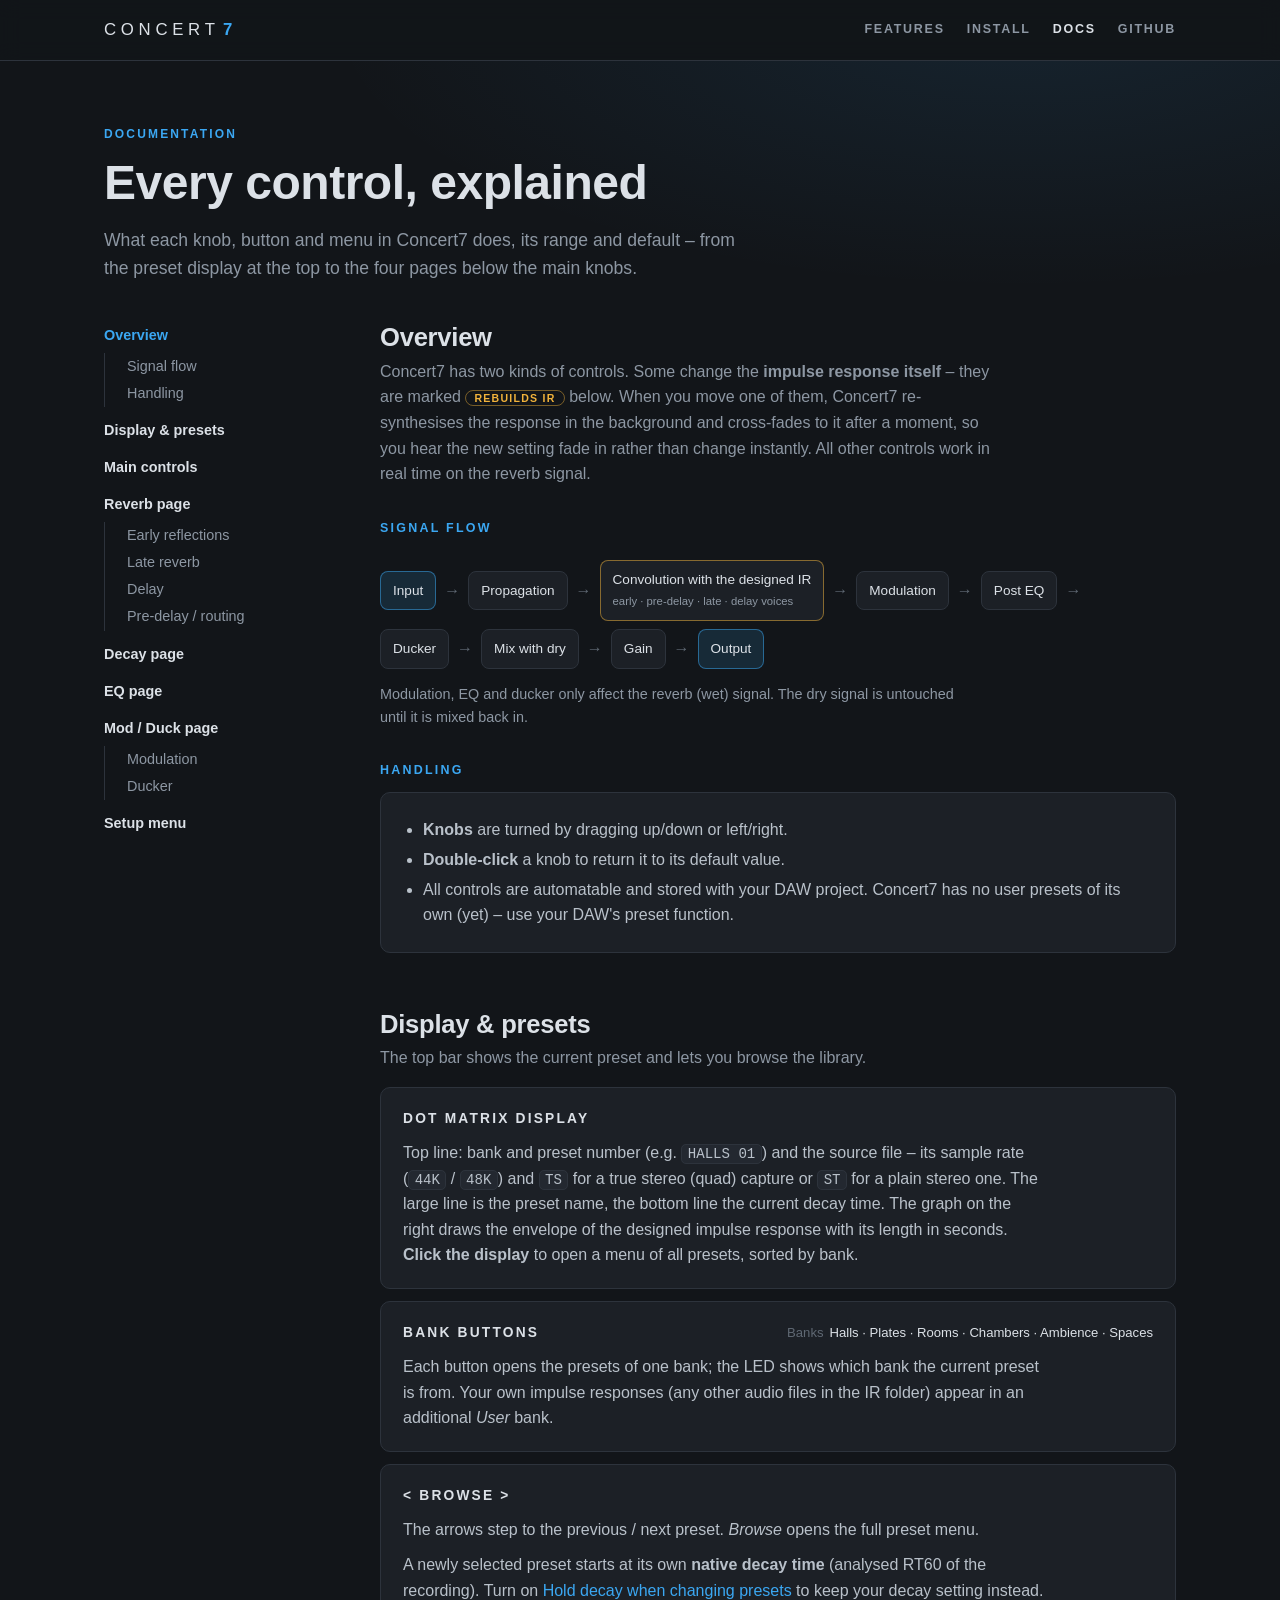
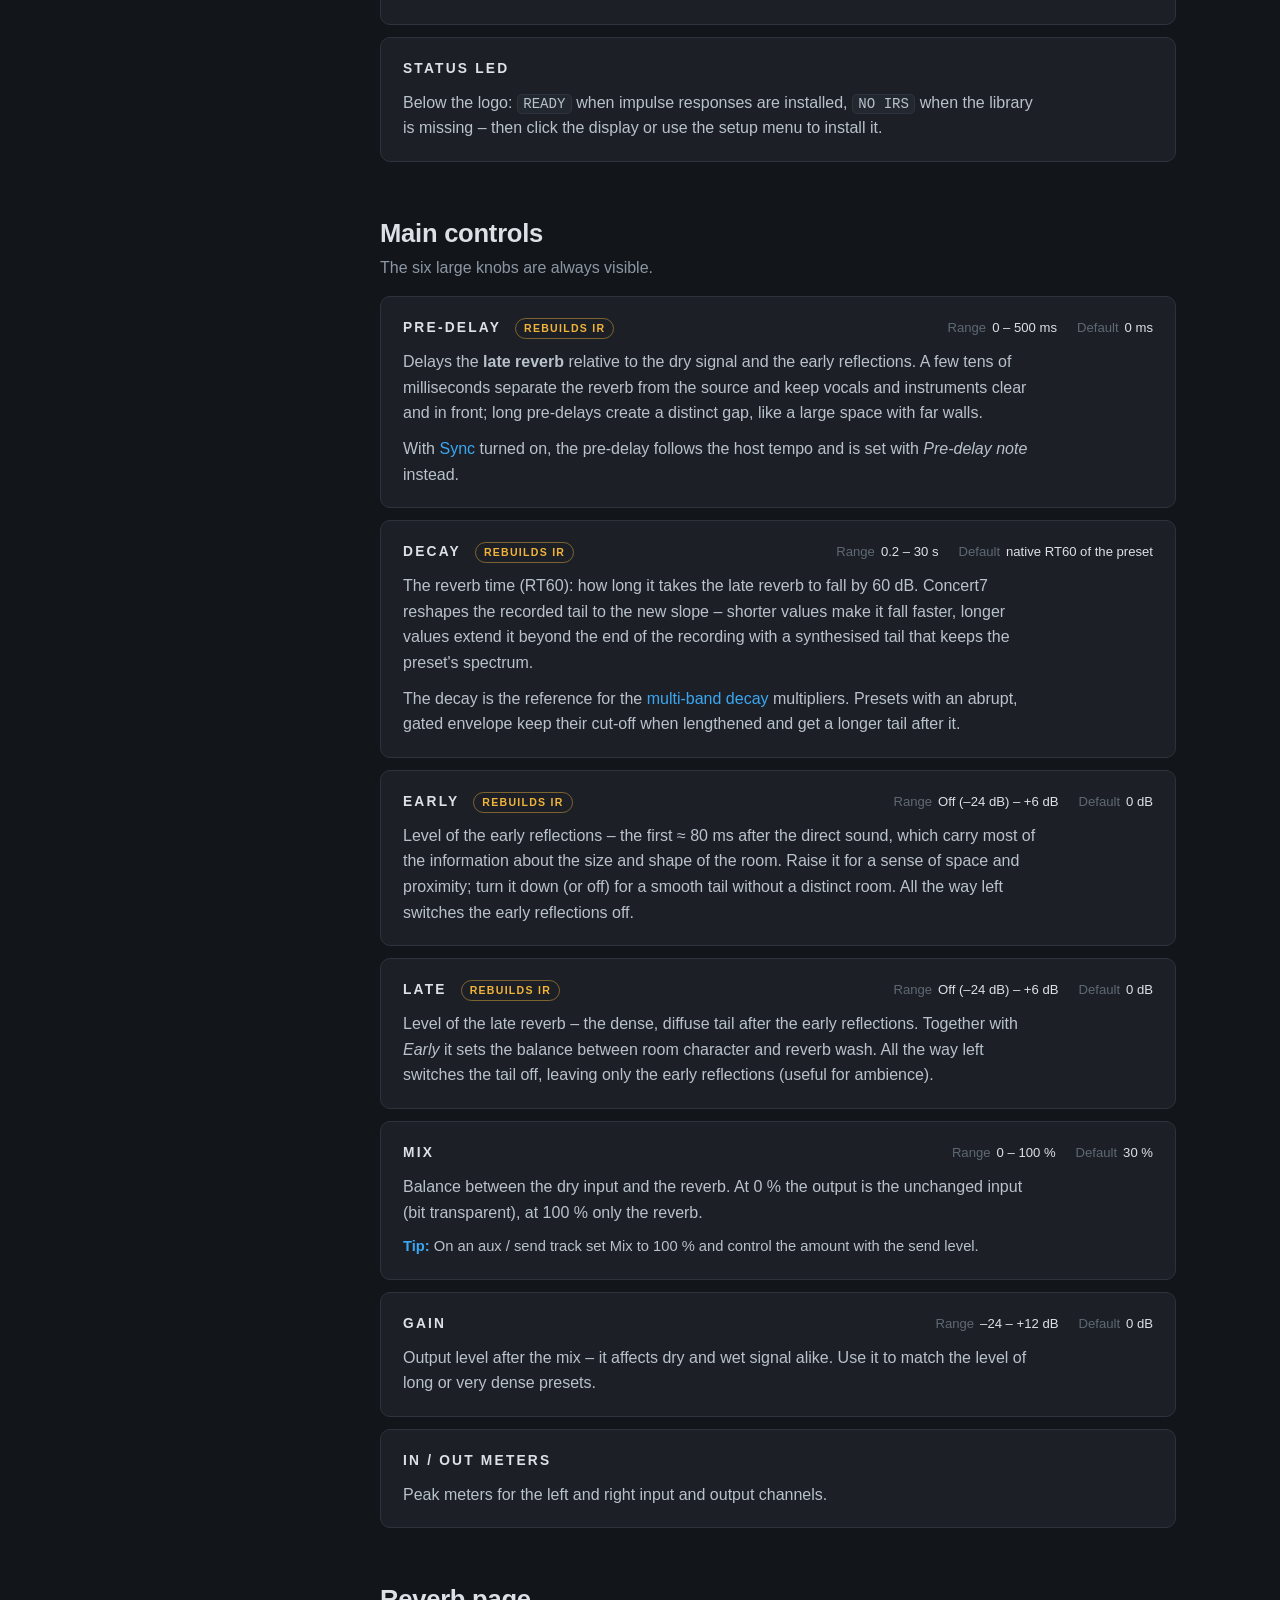
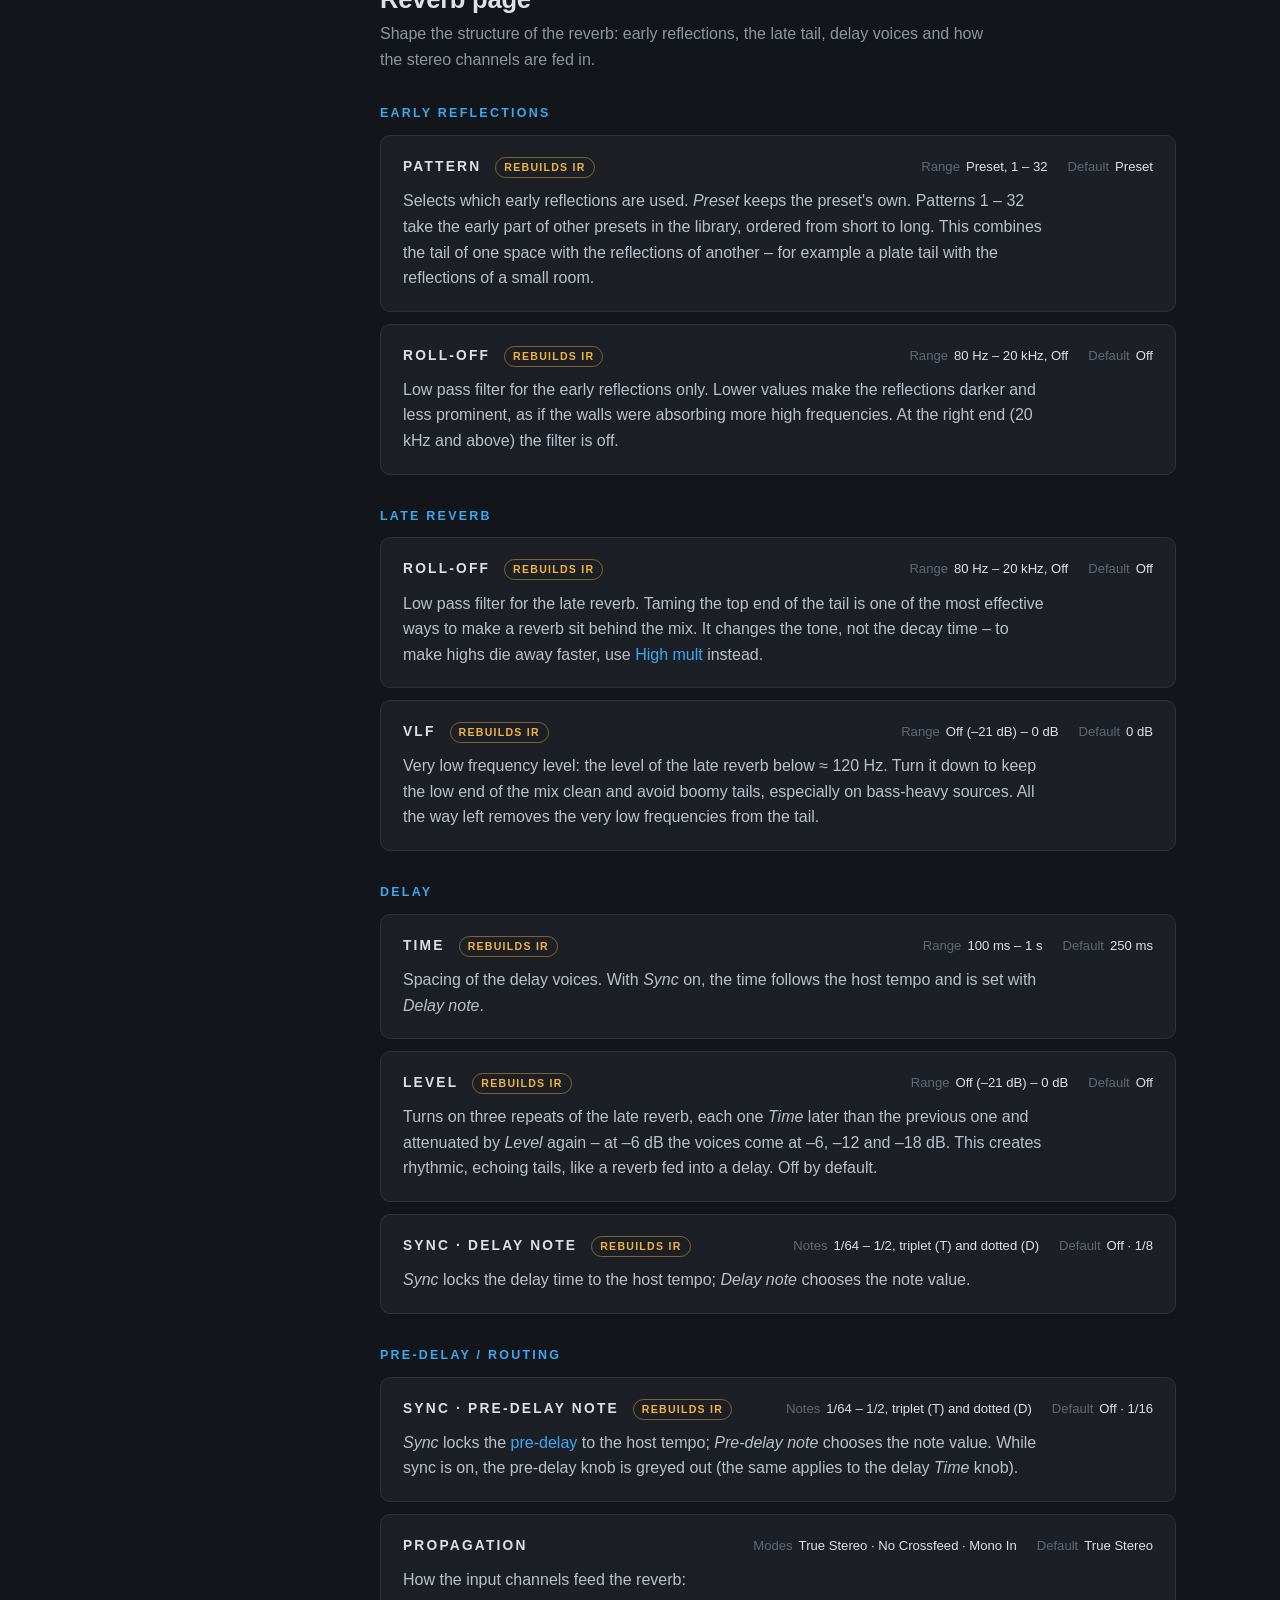
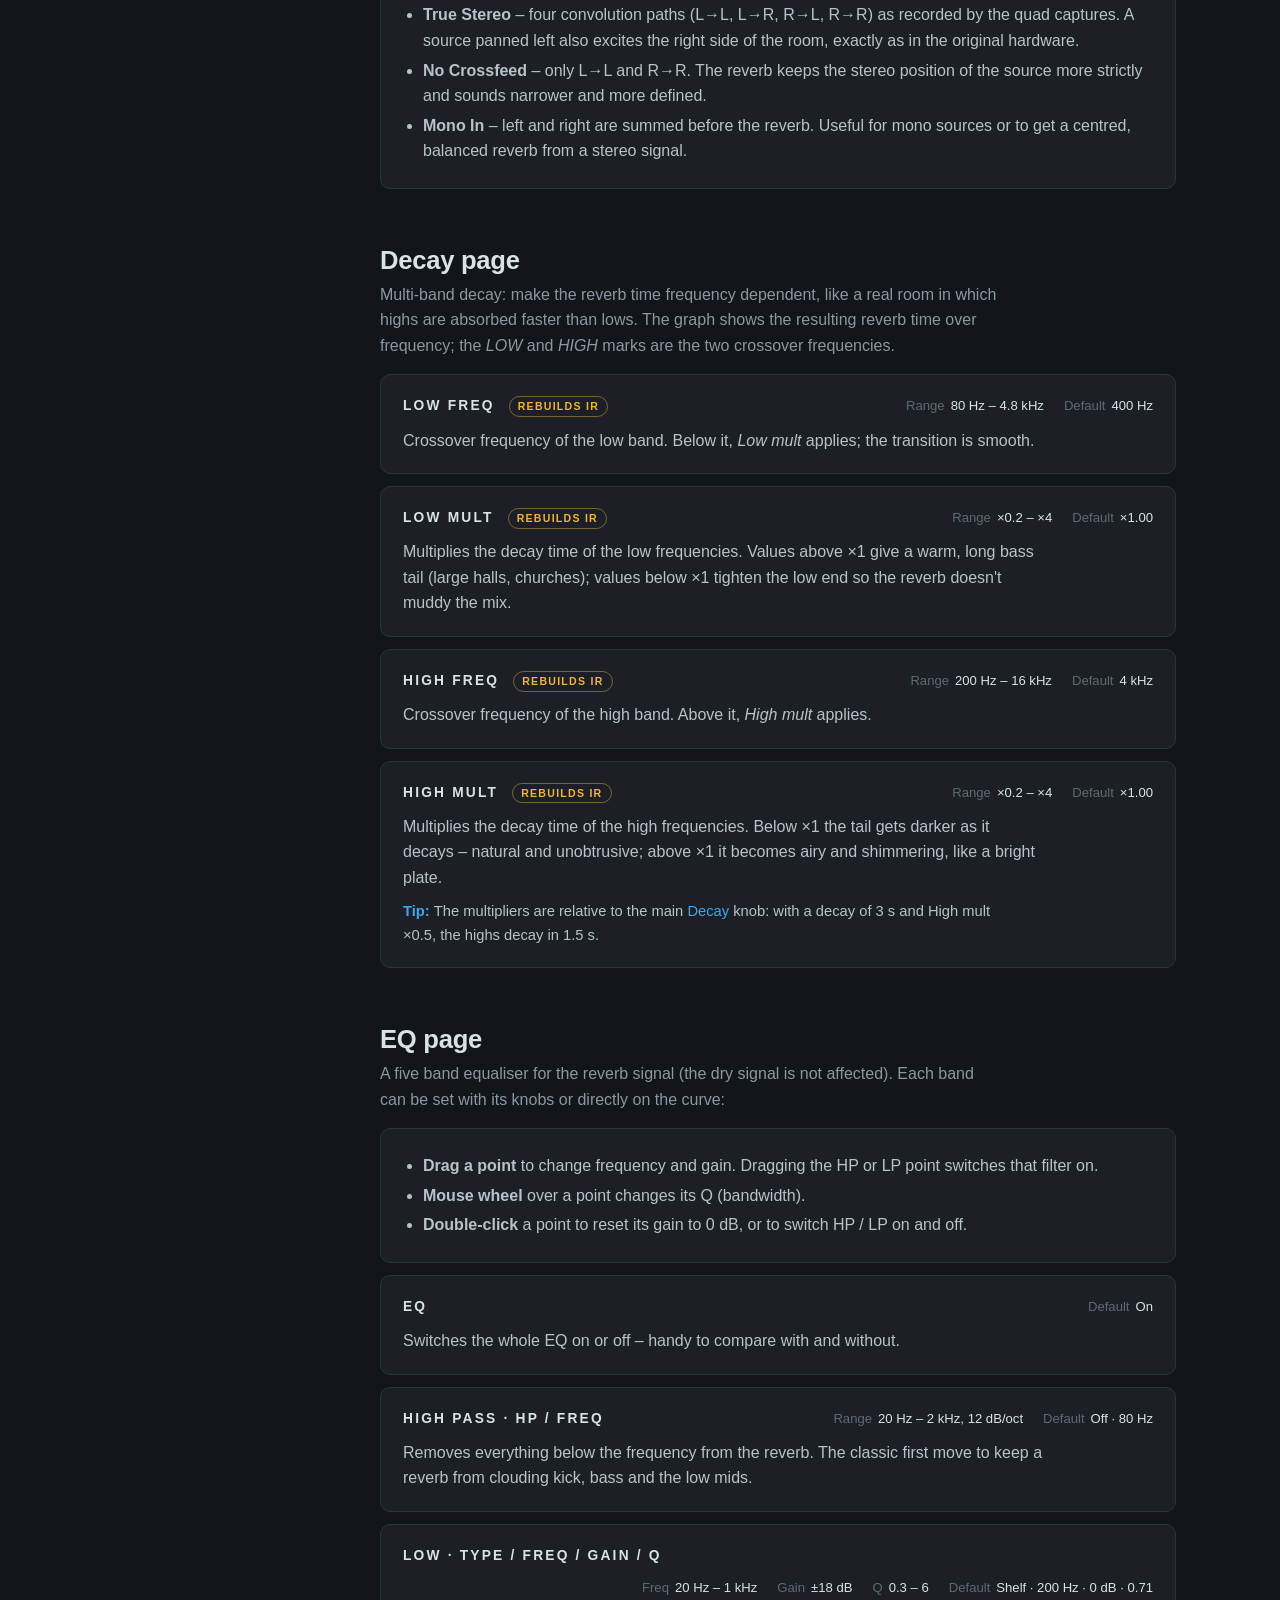
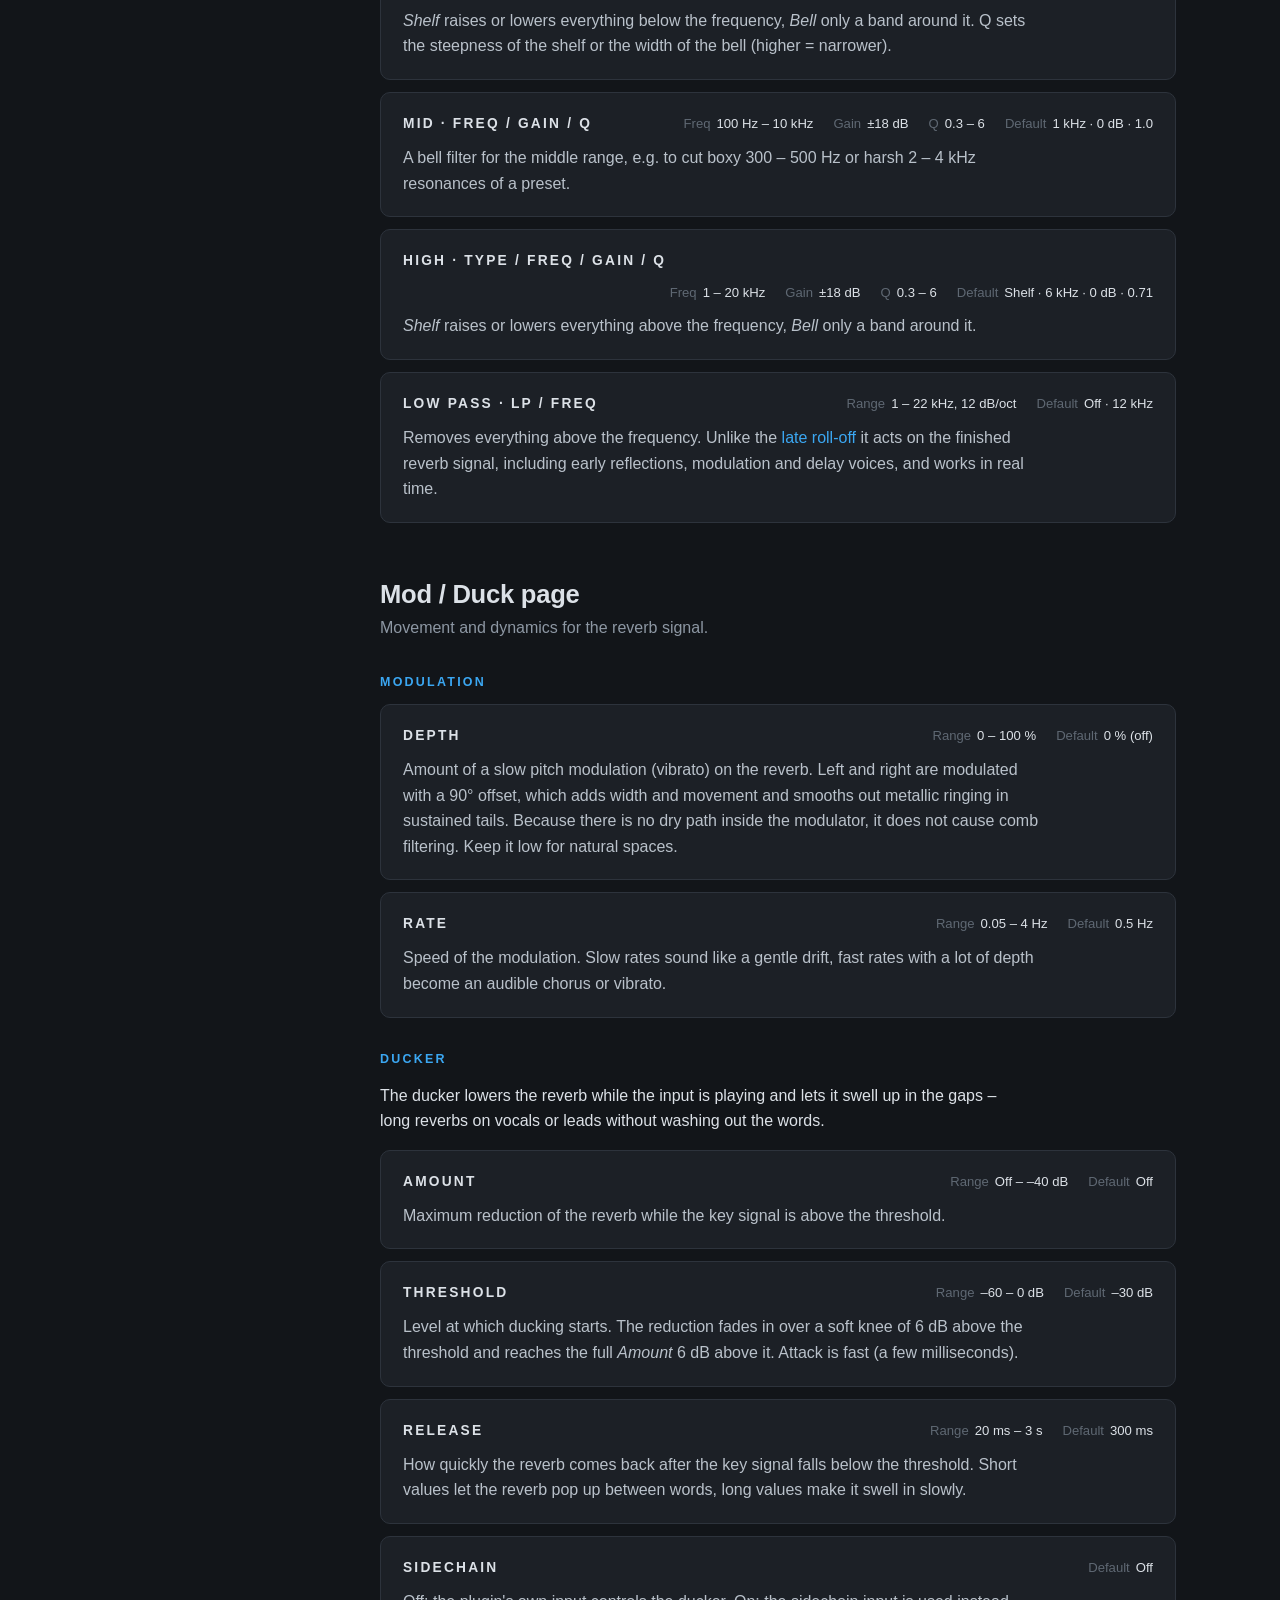
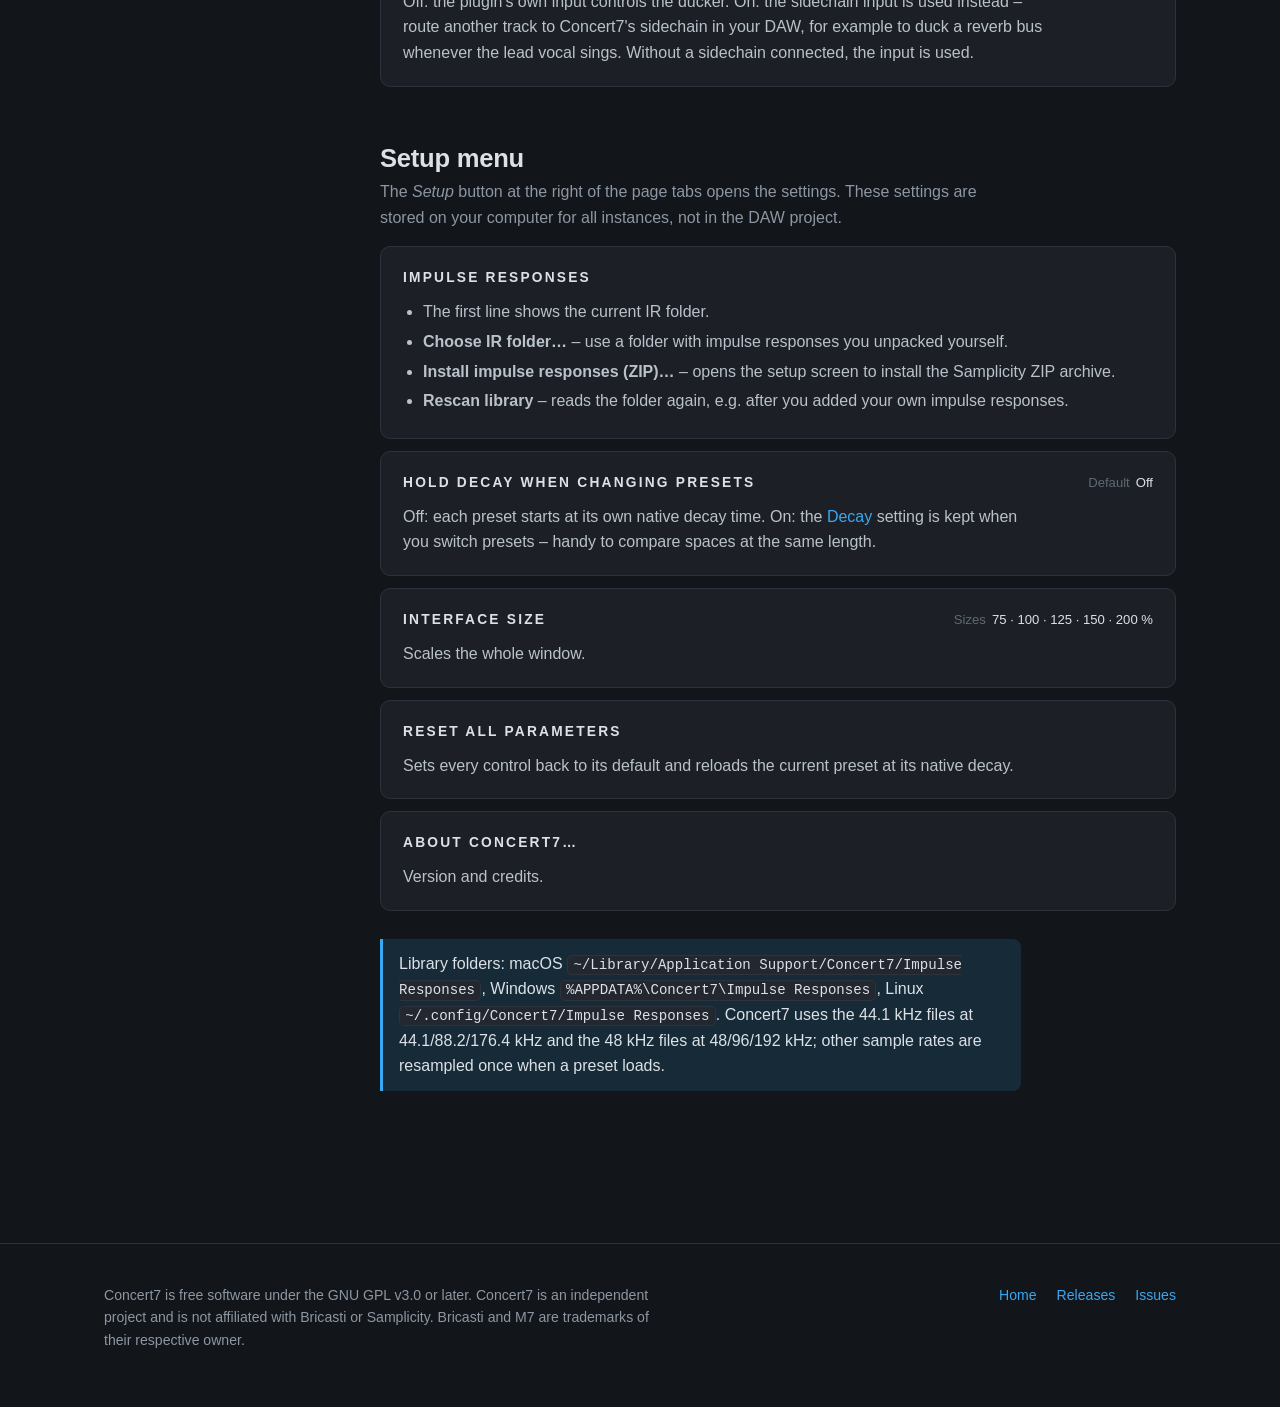
==== site/docs/index.html @ e3d14e05 "Add project website for GitHub Pages Onepager for end users (classical music focus, interface tour, " ====
<!doctype html>
<html lang="en">
<head>
  <meta charset="utf-8">
  <meta name="viewport" content="width=device-width, initial-scale=1">
  <title>Concert7 Documentation – all controls explained</title>
  <meta name="description" content="What every control of the Concert7 reverb does: presets, decay, early and late levels, roll-offs, delay, multi-band decay, post EQ, modulation, ducker and setup.">
  <link rel="preconnect" href="https://fonts.googleapis.com">
  <link rel="preconnect" href="https://fonts.gstatic.com" crossorigin>
  <link href="https://fonts.googleapis.com/css2?family=Doto:wght@700;900&display=swap" rel="stylesheet">
  <link rel="stylesheet" href="../style.css">
  <style>
    .doc-hero { padding: 64px 0 40px; border-top: 0; background: radial-gradient(1000px 400px at 80% -20%, rgba(59, 167, 242, 0.1), transparent 70%); }
    .doc-hero h1 { font-size: clamp(2rem, 4.4vw, 3rem); font-weight: 600; letter-spacing: -0.01em; }

    .layout { display: grid; grid-template-columns: 220px minmax(0, 1fr); gap: 56px; padding-bottom: 80px; }

    .toc { position: sticky; top: 84px; align-self: start; max-height: calc(100vh - 100px); overflow-y: auto; font-size: 0.9rem; }
    .toc ol { list-style: none; margin: 0; padding: 0; }
    .toc > ol > li { margin-bottom: 10px; }
    .toc ol ol { padding-left: 12px; border-left: 1px solid var(--line); margin-top: 4px; }
    .toc a { color: var(--muted); display: block; padding: 2px 0 2px 10px; margin-left: -1px; border-left: 1px solid transparent; }
    .toc > ol > li > a { color: var(--text); font-weight: 600; padding-left: 0; }
    .toc a:hover { color: var(--text); text-decoration: none; }
    .toc a.active { color: var(--accent); border-left-color: var(--accent); }

    .content > section { padding: 0 0 56px; border: 0; background: none; }
    .content h2 { font-size: 1.6rem; margin-bottom: 6px; }
    .content h2 + p { color: var(--muted); margin-top: 6px; max-width: 70ch; }
    .content h3.group { margin: 34px 0 14px; color: var(--accent); font-size: 0.78rem; letter-spacing: 0.18em; text-transform: uppercase; }
    .content p { max-width: 72ch; }

    .ctrl { padding: 20px 22px; margin-top: 12px; }
    .ctrl-head { display: flex; flex-wrap: wrap; align-items: baseline; gap: 10px 14px; }
    .ctrl h4 { margin: 0; font-size: 0.86rem; font-weight: 700; letter-spacing: 0.16em; text-transform: uppercase; }
    .tag { font-size: 0.66rem; font-weight: 700; letter-spacing: 0.12em; text-transform: uppercase; color: var(--warn); border: 1px solid rgba(242, 179, 59, 0.45); border-radius: 999px; padding: 1px 8px; }
    .meta { display: flex; flex-wrap: wrap; gap: 4px 20px; margin: 0 0 0 auto; font-size: 0.82rem; }
    .meta div { display: flex; gap: 6px; }
    .meta dt { color: var(--faint); }
    .meta dd { margin: 0; color: var(--text); font-variant-numeric: tabular-nums; }
    .ctrl p { margin: 10px 0 0; color: #b9c1ca; }
    .ctrl ul { margin: 10px 0 0; padding-left: 20px; color: #b9c1ca; }
    .ctrl li { margin: 4px 0; }
    .tip { color: var(--muted); font-size: 0.92rem; }
    .tip::before { content: "Tip: "; color: var(--accent); font-weight: 600; }

    /* signal flow */
    .flow { display: flex; flex-wrap: wrap; align-items: stretch; gap: 8px; margin: 24px 0 8px; padding: 0; list-style: none; }
    .flow li { display: flex; align-items: center; gap: 8px; }
    .flow li:not(:last-child)::after { content: "→"; color: var(--faint); }
    .flow span { background: var(--panel); border: 1px solid var(--line); border-radius: 8px; padding: 8px 12px; font-size: 0.85rem; white-space: nowrap; }
    .flow .ir span { border-color: rgba(242, 179, 59, 0.5); }
    .flow .io span { background: var(--accent-soft); border-color: rgba(59, 167, 242, 0.5); }

    .legend { color: var(--muted); font-size: 0.9rem; }

    @media (max-width: 900px) {
      .layout { grid-template-columns: 1fr; gap: 0; }
      .toc { display: none; }
      .meta { margin-left: 0; width: 100%; }
    }
    @media (max-width: 560px) {
      .ctrl { padding: 16px; }
      .flow span { white-space: normal; }
    }
  </style>
</head>
<body>

<header class="top">
  <div class="wrap">
    <a class="logo" href="../">CONCERT<b>7</b></a>
    <nav>
      <a class="opt" href="../#features">Features</a>
      <a href="../#install">Install</a>
      <a href="./" aria-current="page">Docs</a>
      <a href="https://github.com/pschopen/concert7">GitHub</a>
    </nav>
  </div>
</header>

<main>
<section class="doc-hero">
  <div class="wrap">
    <p class="caps eyebrow">Documentation</p>
    <h1>Every control, explained</h1>
    <p class="lead">What each knob, button and menu in Concert7 does, its range and default – from the preset display at the top to the four pages below the main knobs.</p>
  </div>
</section>

<div class="wrap layout">
  <nav class="toc" aria-label="Contents">
    <ol>
      <li><a href="#overview">Overview</a>
        <ol><li><a href="#signal-flow">Signal flow</a></li><li><a href="#handling">Handling</a></li></ol></li>
      <li><a href="#presets">Display &amp; presets</a></li>
      <li><a href="#main">Main controls</a></li>
      <li><a href="#reverb">Reverb page</a>
        <ol><li><a href="#early-reflections">Early reflections</a></li><li><a href="#late-reverb">Late reverb</a></li><li><a href="#delay">Delay</a></li><li><a href="#routing">Pre-delay / routing</a></li></ol></li>
      <li><a href="#decay-page">Decay page</a></li>
      <li><a href="#eq">EQ page</a></li>
      <li><a href="#mod-duck">Mod / Duck page</a>
        <ol><li><a href="#modulation">Modulation</a></li><li><a href="#ducker">Ducker</a></li></ol></li>
      <li><a href="#setup">Setup menu</a></li>
    </ol>
  </nav>

  <div class="content">

    <!-- ================================================================ -->
    <section id="overview">
      <h2>Overview</h2>
      <p>Concert7 has two kinds of controls. Some change the <strong>impulse response itself</strong> – they are marked <span class="tag">Rebuilds IR</span> below. When you move one of them, Concert7 re-synthesises the response in the background and cross-fades to it after a moment, so you hear the new setting fade in rather than change instantly. All other controls work in real time on the reverb signal.</p>

      <h3 class="group" id="signal-flow">Signal flow</h3>
      <ol class="flow" aria-label="Signal flow">
        <li class="io"><span>Input</span></li>
        <li><span>Propagation</span></li>
        <li class="ir"><span>Convolution with the designed IR<br><small style="color:var(--muted)">early · pre-delay · late · delay voices</small></span></li>
        <li><span>Modulation</span></li>
        <li><span>Post EQ</span></li>
        <li><span>Ducker</span></li>
        <li><span>Mix with dry</span></li>
        <li><span>Gain</span></li>
        <li class="io"><span>Output</span></li>
      </ol>
      <p class="legend">Modulation, EQ and ducker only affect the reverb (wet) signal. The dry signal is untouched until it is mixed back in.</p>

      <h3 class="group" id="handling">Handling</h3>
      <div class="panel ctrl">
        <ul style="margin-top:0">
          <li><strong>Knobs</strong> are turned by dragging up/down or left/right.</li>
          <li><strong>Double-click</strong> a knob to return it to its default value.</li>
          <li>All controls are automatable and stored with your DAW project. Concert7 has no user presets of its own (yet) – use your DAW's preset function.</li>
        </ul>
      </div>
    </section>

    <!-- ================================================================ -->
    <section id="presets">
      <h2>Display &amp; presets</h2>
      <p>The top bar shows the current preset and lets you browse the library.</p>

      <div class="panel ctrl">
        <div class="ctrl-head"><h4>Dot matrix display</h4></div>
        <p>Top line: bank and preset number (e.g. <code>HALLS 01</code>) and the source file – its sample rate (<code>44K</code> / <code>48K</code>) and <code>TS</code> for a true stereo (quad) capture or <code>ST</code> for a plain stereo one. The large line is the preset name, the bottom line the current decay time. The graph on the right draws the envelope of the designed impulse response with its length in seconds. <strong>Click the display</strong> to open a menu of all presets, sorted by bank.</p>
      </div>

      <div class="panel ctrl">
        <div class="ctrl-head"><h4>Bank buttons</h4><dl class="meta"><div><dt>Banks</dt><dd>Halls · Plates · Rooms · Chambers · Ambience · Spaces</dd></div></dl></div>
        <p>Each button opens the presets of one bank; the LED shows which bank the current preset is from. Your own impulse responses (any other audio files in the IR folder) appear in an additional <em>User</em> bank.</p>
      </div>

      <div class="panel ctrl">
        <div class="ctrl-head"><h4>&lt; Browse &gt;</h4></div>
        <p>The arrows step to the previous / next preset. <em>Browse</em> opens the full preset menu.</p>
        <p>A newly selected preset starts at its own <strong>native decay time</strong> (analysed RT60 of the recording). Turn on <a href="#setup">Hold decay when changing presets</a> to keep your decay setting instead.</p>
      </div>

      <div class="panel ctrl">
        <div class="ctrl-head"><h4>Status LED</h4></div>
        <p>Below the logo: <code>READY</code> when impulse responses are installed, <code>NO IRS</code> when the library is missing – then click the display or use the setup menu to install it.</p>
      </div>
    </section>

    <!-- ================================================================ -->
    <section id="main">
      <h2>Main controls</h2>
      <p>The six large knobs are always visible.</p>

      <div class="panel ctrl" id="ctl-predelay">
        <div class="ctrl-head"><h4>Pre-delay</h4><span class="tag">Rebuilds IR</span>
          <dl class="meta"><div><dt>Range</dt><dd>0 – 500 ms</dd></div><div><dt>Default</dt><dd>0 ms</dd></div></dl></div>
        <p>Delays the <strong>late reverb</strong> relative to the dry signal and the early reflections. A few tens of milliseconds separate the reverb from the source and keep vocals and instruments clear and in front; long pre-delays create a distinct gap, like a large space with far walls.</p>
        <p>With <a href="#routing">Sync</a> turned on, the pre-delay follows the host tempo and is set with <em>Pre-delay note</em> instead.</p>
      </div>

      <div class="panel ctrl" id="ctl-decay">
        <div class="ctrl-head"><h4>Decay</h4><span class="tag">Rebuilds IR</span>
          <dl class="meta"><div><dt>Range</dt><dd>0.2 – 30 s</dd></div><div><dt>Default</dt><dd>native RT60 of the preset</dd></div></dl></div>
        <p>The reverb time (RT60): how long it takes the late reverb to fall by 60 dB. Concert7 reshapes the recorded tail to the new slope – shorter values make it fall faster, longer values extend it beyond the end of the recording with a synthesised tail that keeps the preset's spectrum.</p>
        <p>The decay is the reference for the <a href="#decay-page">multi-band decay</a> multipliers. Presets with an abrupt, gated envelope keep their cut-off when lengthened and get a longer tail after it.</p>
      </div>

      <div class="panel ctrl" id="ctl-early">
        <div class="ctrl-head"><h4>Early</h4><span class="tag">Rebuilds IR</span>
          <dl class="meta"><div><dt>Range</dt><dd>Off (–24 dB) – +6 dB</dd></div><div><dt>Default</dt><dd>0 dB</dd></div></dl></div>
        <p>Level of the early reflections – the first ≈ 80 ms after the direct sound, which carry most of the information about the size and shape of the room. Raise it for a sense of space and proximity; turn it down (or off) for a smooth tail without a distinct room. All the way left switches the early reflections off.</p>
      </div>

      <div class="panel ctrl" id="ctl-late">
        <div class="ctrl-head"><h4>Late</h4><span class="tag">Rebuilds IR</span>
          <dl class="meta"><div><dt>Range</dt><dd>Off (–24 dB) – +6 dB</dd></div><div><dt>Default</dt><dd>0 dB</dd></div></dl></div>
        <p>Level of the late reverb – the dense, diffuse tail after the early reflections. Together with <em>Early</em> it sets the balance between room character and reverb wash. All the way left switches the tail off, leaving only the early reflections (useful for ambience).</p>
      </div>

      <div class="panel ctrl" id="ctl-mix">
        <div class="ctrl-head"><h4>Mix</h4>
          <dl class="meta"><div><dt>Range</dt><dd>0 – 100 %</dd></div><div><dt>Default</dt><dd>30 %</dd></div></dl></div>
        <p>Balance between the dry input and the reverb. At 0 % the output is the unchanged input (bit transparent), at 100 % only the reverb.</p>
        <p class="tip">On an aux / send track set Mix to 100 % and control the amount with the send level.</p>
      </div>

      <div class="panel ctrl" id="ctl-gain">
        <div class="ctrl-head"><h4>Gain</h4>
          <dl class="meta"><div><dt>Range</dt><dd>–24 – +12 dB</dd></div><div><dt>Default</dt><dd>0 dB</dd></div></dl></div>
        <p>Output level after the mix – it affects dry and wet signal alike. Use it to match the level of long or very dense presets.</p>
      </div>

      <div class="panel ctrl">
        <div class="ctrl-head"><h4>In / Out meters</h4></div>
        <p>Peak meters for the left and right input and output channels.</p>
      </div>
    </section>

    <!-- ================================================================ -->
    <section id="reverb">
      <h2>Reverb page</h2>
      <p>Shape the structure of the reverb: early reflections, the late tail, delay voices and how the stereo channels are fed in.</p>

      <h3 class="group" id="early-reflections">Early reflections</h3>

      <div class="panel ctrl">
        <div class="ctrl-head"><h4>Pattern</h4><span class="tag">Rebuilds IR</span>
          <dl class="meta"><div><dt>Range</dt><dd>Preset, 1 – 32</dd></div><div><dt>Default</dt><dd>Preset</dd></div></dl></div>
        <p>Selects which early reflections are used. <em>Preset</em> keeps the preset's own. Patterns 1 – 32 take the early part of other presets in the library, ordered from short to long. This combines the tail of one space with the reflections of another – for example a plate tail with the reflections of a small room.</p>
      </div>

      <div class="panel ctrl">
        <div class="ctrl-head"><h4>Roll-off</h4><span class="tag">Rebuilds IR</span>
          <dl class="meta"><div><dt>Range</dt><dd>80 Hz – 20 kHz, Off</dd></div><div><dt>Default</dt><dd>Off</dd></div></dl></div>
        <p>Low pass filter for the early reflections only. Lower values make the reflections darker and less prominent, as if the walls were absorbing more high frequencies. At the right end (20 kHz and above) the filter is off.</p>
      </div>

      <h3 class="group" id="late-reverb">Late reverb</h3>

      <div class="panel ctrl">
        <div class="ctrl-head"><h4>Roll-off</h4><span class="tag">Rebuilds IR</span>
          <dl class="meta"><div><dt>Range</dt><dd>80 Hz – 20 kHz, Off</dd></div><div><dt>Default</dt><dd>Off</dd></div></dl></div>
        <p>Low pass filter for the late reverb. Taming the top end of the tail is one of the most effective ways to make a reverb sit behind the mix. It changes the tone, not the decay time – to make highs die away faster, use <a href="#decay-page">High mult</a> instead.</p>
      </div>

      <div class="panel ctrl">
        <div class="ctrl-head"><h4>VLF</h4><span class="tag">Rebuilds IR</span>
          <dl class="meta"><div><dt>Range</dt><dd>Off (–21 dB) – 0 dB</dd></div><div><dt>Default</dt><dd>0 dB</dd></div></dl></div>
        <p>Very low frequency level: the level of the late reverb below ≈ 120 Hz. Turn it down to keep the low end of the mix clean and avoid boomy tails, especially on bass-heavy sources. All the way left removes the very low frequencies from the tail.</p>
      </div>

      <h3 class="group" id="delay">Delay</h3>

      <div class="panel ctrl">
        <div class="ctrl-head"><h4>Time</h4><span class="tag">Rebuilds IR</span>
          <dl class="meta"><div><dt>Range</dt><dd>100 ms – 1 s</dd></div><div><dt>Default</dt><dd>250 ms</dd></div></dl></div>
        <p>Spacing of the delay voices. With <em>Sync</em> on, the time follows the host tempo and is set with <em>Delay note</em>.</p>
      </div>

      <div class="panel ctrl">
        <div class="ctrl-head"><h4>Level</h4><span class="tag">Rebuilds IR</span>
          <dl class="meta"><div><dt>Range</dt><dd>Off (–21 dB) – 0 dB</dd></div><div><dt>Default</dt><dd>Off</dd></div></dl></div>
        <p>Turns on three repeats of the late reverb, each one <em>Time</em> later than the previous one and attenuated by <em>Level</em> again – at –6 dB the voices come at –6, –12 and –18 dB. This creates rhythmic, echoing tails, like a reverb fed into a delay. Off by default.</p>
      </div>

      <div class="panel ctrl">
        <div class="ctrl-head"><h4>Sync · Delay note</h4><span class="tag">Rebuilds IR</span>
          <dl class="meta"><div><dt>Notes</dt><dd>1/64 – 1/2, triplet (T) and dotted (D)</dd></div><div><dt>Default</dt><dd>Off · 1/8</dd></div></dl></div>
        <p><em>Sync</em> locks the delay time to the host tempo; <em>Delay note</em> chooses the note value.</p>
      </div>

      <h3 class="group" id="routing">Pre-delay / routing</h3>

      <div class="panel ctrl">
        <div class="ctrl-head"><h4>Sync · Pre-delay note</h4><span class="tag">Rebuilds IR</span>
          <dl class="meta"><div><dt>Notes</dt><dd>1/64 – 1/2, triplet (T) and dotted (D)</dd></div><div><dt>Default</dt><dd>Off · 1/16</dd></div></dl></div>
        <p><em>Sync</em> locks the <a href="#ctl-predelay">pre-delay</a> to the host tempo; <em>Pre-delay note</em> chooses the note value. While sync is on, the pre-delay knob is greyed out (the same applies to the delay <em>Time</em> knob).</p>
      </div>

      <div class="panel ctrl">
        <div class="ctrl-head"><h4>Propagation</h4>
          <dl class="meta"><div><dt>Modes</dt><dd>True Stereo · No Crossfeed · Mono In</dd></div><div><dt>Default</dt><dd>True Stereo</dd></div></dl></div>
        <p>How the input channels feed the reverb:</p>
        <ul>
          <li><strong>True Stereo</strong> – four convolution paths (L→L, L→R, R→L, R→R) as recorded by the quad captures. A source panned left also excites the right side of the room, exactly as in the original hardware.</li>
          <li><strong>No Crossfeed</strong> – only L→L and R→R. The reverb keeps the stereo position of the source more strictly and sounds narrower and more defined.</li>
          <li><strong>Mono In</strong> – left and right are summed before the reverb. Useful for mono sources or to get a centred, balanced reverb from a stereo signal.</li>
        </ul>
      </div>
    </section>

    <!-- ================================================================ -->
    <section id="decay-page">
      <h2>Decay page</h2>
      <p>Multi-band decay: make the reverb time frequency dependent, like a real room in which highs are absorbed faster than lows. The graph shows the resulting reverb time over frequency; the <em>LOW</em> and <em>HIGH</em> marks are the two crossover frequencies.</p>

      <div class="panel ctrl">
        <div class="ctrl-head"><h4>Low freq</h4><span class="tag">Rebuilds IR</span>
          <dl class="meta"><div><dt>Range</dt><dd>80 Hz – 4.8 kHz</dd></div><div><dt>Default</dt><dd>400 Hz</dd></div></dl></div>
        <p>Crossover frequency of the low band. Below it, <em>Low mult</em> applies; the transition is smooth.</p>
      </div>

      <div class="panel ctrl">
        <div class="ctrl-head"><h4>Low mult</h4><span class="tag">Rebuilds IR</span>
          <dl class="meta"><div><dt>Range</dt><dd>×0.2 – ×4</dd></div><div><dt>Default</dt><dd>×1.00</dd></div></dl></div>
        <p>Multiplies the decay time of the low frequencies. Values above ×1 give a warm, long bass tail (large halls, churches); values below ×1 tighten the low end so the reverb doesn't muddy the mix.</p>
      </div>

      <div class="panel ctrl">
        <div class="ctrl-head"><h4>High freq</h4><span class="tag">Rebuilds IR</span>
          <dl class="meta"><div><dt>Range</dt><dd>200 Hz – 16 kHz</dd></div><div><dt>Default</dt><dd>4 kHz</dd></div></dl></div>
        <p>Crossover frequency of the high band. Above it, <em>High mult</em> applies.</p>
      </div>

      <div class="panel ctrl">
        <div class="ctrl-head"><h4>High mult</h4><span class="tag">Rebuilds IR</span>
          <dl class="meta"><div><dt>Range</dt><dd>×0.2 – ×4</dd></div><div><dt>Default</dt><dd>×1.00</dd></div></dl></div>
        <p>Multiplies the decay time of the high frequencies. Below ×1 the tail gets darker as it decays – natural and unobtrusive; above ×1 it becomes airy and shimmering, like a bright plate.</p>
        <p class="tip">The multipliers are relative to the main <a href="#ctl-decay">Decay</a> knob: with a decay of 3 s and High mult ×0.5, the highs decay in 1.5 s.</p>
      </div>
    </section>

    <!-- ================================================================ -->
    <section id="eq">
      <h2>EQ page</h2>
      <p>A five band equaliser for the reverb signal (the dry signal is not affected). Each band can be set with its knobs or directly on the curve:</p>
      <div class="panel ctrl">
        <ul style="margin-top:0">
          <li><strong>Drag a point</strong> to change frequency and gain. Dragging the HP or LP point switches that filter on.</li>
          <li><strong>Mouse wheel</strong> over a point changes its Q (bandwidth).</li>
          <li><strong>Double-click</strong> a point to reset its gain to 0 dB, or to switch HP / LP on and off.</li>
        </ul>
      </div>

      <div class="panel ctrl">
        <div class="ctrl-head"><h4>EQ</h4>
          <dl class="meta"><div><dt>Default</dt><dd>On</dd></div></dl></div>
        <p>Switches the whole EQ on or off – handy to compare with and without.</p>
      </div>

      <div class="panel ctrl">
        <div class="ctrl-head"><h4>High pass · HP / Freq</h4>
          <dl class="meta"><div><dt>Range</dt><dd>20 Hz – 2 kHz, 12 dB/oct</dd></div><div><dt>Default</dt><dd>Off · 80 Hz</dd></div></dl></div>
        <p>Removes everything below the frequency from the reverb. The classic first move to keep a reverb from clouding kick, bass and the low mids.</p>
      </div>

      <div class="panel ctrl">
        <div class="ctrl-head"><h4>Low · Type / Freq / Gain / Q</h4>
          <dl class="meta"><div><dt>Freq</dt><dd>20 Hz – 1 kHz</dd></div><div><dt>Gain</dt><dd>±18 dB</dd></div><div><dt>Q</dt><dd>0.3 – 6</dd></div><div><dt>Default</dt><dd>Shelf · 200 Hz · 0 dB · 0.71</dd></div></dl></div>
        <p><em>Shelf</em> raises or lowers everything below the frequency, <em>Bell</em> only a band around it. Q sets the steepness of the shelf or the width of the bell (higher = narrower).</p>
      </div>

      <div class="panel ctrl">
        <div class="ctrl-head"><h4>Mid · Freq / Gain / Q</h4>
          <dl class="meta"><div><dt>Freq</dt><dd>100 Hz – 10 kHz</dd></div><div><dt>Gain</dt><dd>±18 dB</dd></div><div><dt>Q</dt><dd>0.3 – 6</dd></div><div><dt>Default</dt><dd>1 kHz · 0 dB · 1.0</dd></div></dl></div>
        <p>A bell filter for the middle range, e.g. to cut boxy 300 – 500 Hz or harsh 2 – 4 kHz resonances of a preset.</p>
      </div>

      <div class="panel ctrl">
        <div class="ctrl-head"><h4>High · Type / Freq / Gain / Q</h4>
          <dl class="meta"><div><dt>Freq</dt><dd>1 – 20 kHz</dd></div><div><dt>Gain</dt><dd>±18 dB</dd></div><div><dt>Q</dt><dd>0.3 – 6</dd></div><div><dt>Default</dt><dd>Shelf · 6 kHz · 0 dB · 0.71</dd></div></dl></div>
        <p><em>Shelf</em> raises or lowers everything above the frequency, <em>Bell</em> only a band around it.</p>
      </div>

      <div class="panel ctrl">
        <div class="ctrl-head"><h4>Low pass · LP / Freq</h4>
          <dl class="meta"><div><dt>Range</dt><dd>1 – 22 kHz, 12 dB/oct</dd></div><div><dt>Default</dt><dd>Off · 12 kHz</dd></div></dl></div>
        <p>Removes everything above the frequency. Unlike the <a href="#late-reverb">late roll-off</a> it acts on the finished reverb signal, including early reflections, modulation and delay voices, and works in real time.</p>
      </div>
    </section>

    <!-- ================================================================ -->
    <section id="mod-duck">
      <h2>Mod / Duck page</h2>
      <p>Movement and dynamics for the reverb signal.</p>

      <h3 class="group" id="modulation">Modulation</h3>

      <div class="panel ctrl">
        <div class="ctrl-head"><h4>Depth</h4>
          <dl class="meta"><div><dt>Range</dt><dd>0 – 100 %</dd></div><div><dt>Default</dt><dd>0 % (off)</dd></div></dl></div>
        <p>Amount of a slow pitch modulation (vibrato) on the reverb. Left and right are modulated with a 90° offset, which adds width and movement and smooths out metallic ringing in sustained tails. Because there is no dry path inside the modulator, it does not cause comb filtering. Keep it low for natural spaces.</p>
      </div>

      <div class="panel ctrl">
        <div class="ctrl-head"><h4>Rate</h4>
          <dl class="meta"><div><dt>Range</dt><dd>0.05 – 4 Hz</dd></div><div><dt>Default</dt><dd>0.5 Hz</dd></div></dl></div>
        <p>Speed of the modulation. Slow rates sound like a gentle drift, fast rates with a lot of depth become an audible chorus or vibrato.</p>
      </div>

      <h3 class="group" id="ducker">Ducker</h3>
      <p>The ducker lowers the reverb while the input is playing and lets it swell up in the gaps – long reverbs on vocals or leads without washing out the words.</p>

      <div class="panel ctrl">
        <div class="ctrl-head"><h4>Amount</h4>
          <dl class="meta"><div><dt>Range</dt><dd>Off – –40 dB</dd></div><div><dt>Default</dt><dd>Off</dd></div></dl></div>
        <p>Maximum reduction of the reverb while the key signal is above the threshold.</p>
      </div>

      <div class="panel ctrl">
        <div class="ctrl-head"><h4>Threshold</h4>
          <dl class="meta"><div><dt>Range</dt><dd>–60 – 0 dB</dd></div><div><dt>Default</dt><dd>–30 dB</dd></div></dl></div>
        <p>Level at which ducking starts. The reduction fades in over a soft knee of 6 dB above the threshold and reaches the full <em>Amount</em> 6 dB above it. Attack is fast (a few milliseconds).</p>
      </div>

      <div class="panel ctrl">
        <div class="ctrl-head"><h4>Release</h4>
          <dl class="meta"><div><dt>Range</dt><dd>20 ms – 3 s</dd></div><div><dt>Default</dt><dd>300 ms</dd></div></dl></div>
        <p>How quickly the reverb comes back after the key signal falls below the threshold. Short values let the reverb pop up between words, long values make it swell in slowly.</p>
      </div>

      <div class="panel ctrl">
        <div class="ctrl-head"><h4>Sidechain</h4>
          <dl class="meta"><div><dt>Default</dt><dd>Off</dd></div></dl></div>
        <p>Off: the plugin's own input controls the ducker. On: the sidechain input is used instead – route another track to Concert7's sidechain in your DAW, for example to duck a reverb bus whenever the lead vocal sings. Without a sidechain connected, the input is used.</p>
      </div>
    </section>

    <!-- ================================================================ -->
    <section id="setup">
      <h2>Setup menu</h2>
      <p>The <em>Setup</em> button at the right of the page tabs opens the settings. These settings are stored on your computer for all instances, not in the DAW project.</p>

      <div class="panel ctrl">
        <div class="ctrl-head"><h4>Impulse responses</h4></div>
        <ul>
          <li>The first line shows the current IR folder.</li>
          <li><strong>Choose IR folder…</strong> – use a folder with impulse responses you unpacked yourself.</li>
          <li><strong>Install impulse responses (ZIP)…</strong> – opens the setup screen to install the Samplicity ZIP archive.</li>
          <li><strong>Rescan library</strong> – reads the folder again, e.g. after you added your own impulse responses.</li>
        </ul>
      </div>

      <div class="panel ctrl">
        <div class="ctrl-head"><h4>Hold decay when changing presets</h4>
          <dl class="meta"><div><dt>Default</dt><dd>Off</dd></div></dl></div>
        <p>Off: each preset starts at its own native decay time. On: the <a href="#ctl-decay">Decay</a> setting is kept when you switch presets – handy to compare spaces at the same length.</p>
      </div>

      <div class="panel ctrl">
        <div class="ctrl-head"><h4>Interface size</h4>
          <dl class="meta"><div><dt>Sizes</dt><dd>75 · 100 · 125 · 150 · 200 %</dd></div></dl></div>
        <p>Scales the whole window.</p>
      </div>

      <div class="panel ctrl">
        <div class="ctrl-head"><h4>Reset all parameters</h4></div>
        <p>Sets every control back to its default and reloads the current preset at its native decay.</p>
      </div>

      <div class="panel ctrl">
        <div class="ctrl-head"><h4>About Concert7…</h4></div>
        <p>Version and credits.</p>
      </div>

      <p class="note info" style="margin-top:28px">Library folders: macOS <code>~/Library/Application Support/Concert7/Impulse Responses</code>, Windows <code>%APPDATA%\Concert7\Impulse Responses</code>, Linux <code>~/.config/Concert7/Impulse Responses</code>. Concert7 uses the 44.1 kHz files at 44.1/88.2/176.4 kHz and the 48 kHz files at 48/96/192 kHz; other sample rates are resampled once when a preset loads.</p>
    </section>

  </div>
</div>
</main>

<footer>
  <div class="wrap">
    <p>Concert7 is free software under the GNU GPL v3.0 or later. Concert7 is an independent project and is not affiliated with Bricasti or Samplicity. Bricasti and M7 are trademarks of their respective owner.</p>
    <nav>
      <a href="../">Home</a>
      <a href="https://github.com/pschopen/concert7/releases">Releases</a>
      <a href="https://github.com/pschopen/concert7/issues">Issues</a>
    </nav>
  </div>
</footer>

<script>
  // highlight the section in the table of contents that is currently on screen
  (function () {
    const links = [...document.querySelectorAll(".toc a")];
    const targets = links.map(a => document.querySelector(a.getAttribute("href"))).filter(Boolean);
    function update() {
      let current = targets[0];
      for (const t of targets)
        if (t.getBoundingClientRect().top < 120) current = t;
      links.forEach(a => a.classList.toggle("active", a.getAttribute("href") === "#" + current.id));
    }
    addEventListener("scroll", update, { passive: true });
    update();
  })();
</script>
</body>
</html>
---- site/style.css ----
/* Concert7 website - shared styles for the onepager and the documentation */

:root {
  --bg: #121519;
  --bg-2: #171b20;
  --panel: #1c2026;
  --panel-2: #232830;
  --line: #2d333c;
  --text: #dce1e7;
  --muted: #8d97a3;
  --faint: #5f6873;
  --accent: #3ba7f2;
  --accent-soft: rgba(59, 167, 242, 0.14);
  --display-bg: #07141f;
  --display-text: #6cc8ff;
  --warn: #f2b33b;
  --radius: 10px;
  --max: 1120px;
  --font: -apple-system, BlinkMacSystemFont, "Segoe UI", Inter, Roboto, "Helvetica Neue", Arial, sans-serif;
  --mono: ui-monospace, SFMono-Regular, Menlo, Consolas, monospace;
  --dot: "Doto", var(--mono);
  color-scheme: dark;
}

* { box-sizing: border-box; }

html { scroll-behavior: smooth; scroll-padding-top: 76px; }

body {
  margin: 0;
  background: var(--bg);
  color: var(--text);
  font: 16px/1.6 var(--font);
  -webkit-font-smoothing: antialiased;
}

a { color: var(--accent); text-decoration: none; }
a:hover { text-decoration: underline; }

code {
  font: 0.88em var(--mono);
  background: var(--panel-2);
  border: 1px solid var(--line);
  border-radius: 5px;
  padding: 0.08em 0.38em;
  overflow-wrap: anywhere;
}

img { max-width: 100%; display: block; }

.wrap { max-width: var(--max); margin: 0 auto; padding: 0 24px; }

.caps {
  font-size: 0.75rem;
  font-weight: 600;
  letter-spacing: 0.18em;
  text-transform: uppercase;
}

/* ---- header */

.top {
  position: sticky;
  top: 0;
  z-index: 10;
  background: rgba(18, 21, 25, 0.86);
  backdrop-filter: blur(10px);
  -webkit-backdrop-filter: blur(10px);
  border-bottom: 1px solid var(--line);
}

.top .wrap {
  display: flex;
  align-items: center;
  gap: 24px;
  height: 60px;
}

.logo {
  color: var(--text);
  font-weight: 300;
  letter-spacing: 0.28em;
  font-size: 1.05rem;
  white-space: nowrap;
}
.logo b { color: var(--accent); font-weight: 600; letter-spacing: 0; margin-left: 0.2em; }
.logo:hover { text-decoration: none; }

.top nav { display: flex; gap: 22px; margin-left: auto; }
.top nav a { color: var(--muted); font-size: 0.78rem; font-weight: 600; letter-spacing: 0.14em; text-transform: uppercase; }
.top nav a:hover, .top nav a[aria-current] { color: var(--text); text-decoration: none; }

/* ---- buttons */

.btn {
  display: inline-flex;
  align-items: center;
  gap: 8px;
  padding: 11px 20px;
  border-radius: 8px;
  border: 1px solid var(--line);
  background: linear-gradient(#2a3039, #20252c);
  color: var(--text);
  font-size: 0.8rem;
  font-weight: 600;
  letter-spacing: 0.14em;
  text-transform: uppercase;
  box-shadow: inset 0 1px 0 rgba(255, 255, 255, 0.05), 0 2px 6px rgba(0, 0, 0, 0.3);
}
.btn:hover { text-decoration: none; border-color: #3d4550; }
.btn.primary { background: linear-gradient(#45b0f7, #2b8fd8); border-color: #2b8fd8; color: #06121c; }
.btn.primary:hover { border-color: #6cc8ff; }
.btn .led { width: 8px; height: 8px; border-radius: 50%; background: var(--accent); box-shadow: 0 0 8px var(--accent); }
.btn.primary .led { background: #06121c; box-shadow: none; }

/* ---- sections */

section { padding: 88px 0; border-top: 1px solid var(--line); }
section:nth-of-type(even) { background: var(--bg-2); }

.eyebrow { color: var(--accent); margin: 0 0 10px; }

h1, h2, h3 { line-height: 1.2; margin: 0; }
h2 { font-size: clamp(1.6rem, 3.2vw, 2.2rem); font-weight: 600; letter-spacing: -0.01em; }
h3 { font-size: 1.05rem; font-weight: 600; }

.lead { color: var(--muted); font-size: 1.1rem; max-width: 66ch; margin: 14px 0 0; }

.panel {
  background: var(--panel);
  border: 1px solid var(--line);
  border-radius: var(--radius);
}

.note {
  border-left: 3px solid var(--warn);
  background: rgba(242, 179, 59, 0.07);
  border-radius: 0 8px 8px 0;
  padding: 12px 16px;
  color: var(--text);
}
.note.info { border-color: var(--accent); background: var(--accent-soft); }

/* ---- footer */

footer { border-top: 1px solid var(--line); padding: 40px 0 56px; color: var(--muted); font-size: 0.88rem; }
footer .wrap { display: flex; flex-wrap: wrap; gap: 12px 32px; justify-content: space-between; }
footer p { margin: 0; max-width: 70ch; }
footer nav { display: flex; gap: 20px; }

/* ---- small screens */

@media (max-width: 720px) {
  .wrap { padding: 0 16px; }
  .top .wrap { gap: 12px; }
  .top nav { gap: 14px; }
  .top nav .opt { display: none; }
  section { padding: 64px 0; }
}
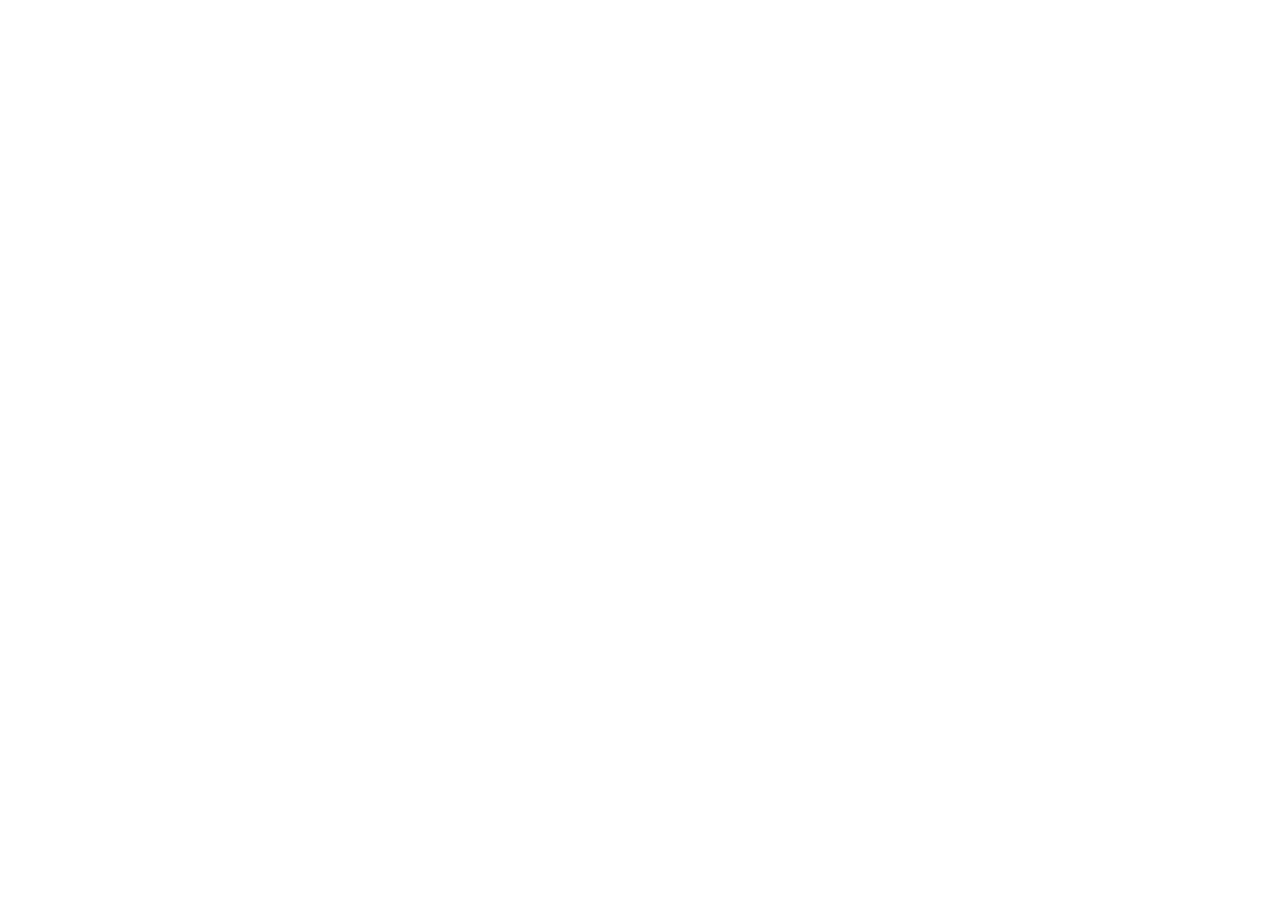
==== commit 4581c91f: "Move website to concert7.github.io The site now lives in the concert7/concert7.github.io repository." ====
--- a/site/docs/index.html
+++ b/site/docs/index.html
@@ -2,486 +2,13 @@
 <html lang="en">
 <head>
   <meta charset="utf-8">
-  <meta name="viewport" content="width=device-width, initial-scale=1">
-  <title>Concert7 Documentation – all controls explained</title>
-  <meta name="description" content="What every control of the Concert7 reverb does: presets, decay, early and late levels, roll-offs, delay, multi-band decay, post EQ, modulation, ducker and setup.">
-  <link rel="preconnect" href="https://fonts.googleapis.com">
-  <link rel="preconnect" href="https://fonts.gstatic.com" crossorigin>
-  <link href="https://fonts.googleapis.com/css2?family=Doto:wght@700;900&display=swap" rel="stylesheet">
-  <link rel="stylesheet" href="../style.css">
-  <style>
-    .doc-hero { padding: 64px 0 40px; border-top: 0; background: radial-gradient(1000px 400px at 80% -20%, rgba(59, 167, 242, 0.1), transparent 70%); }
-    .doc-hero h1 { font-size: clamp(2rem, 4.4vw, 3rem); font-weight: 600; letter-spacing: -0.01em; }
-
-    .layout { display: grid; grid-template-columns: 220px minmax(0, 1fr); gap: 56px; padding-bottom: 80px; }
-
-    .toc { position: sticky; top: 84px; align-self: start; max-height: calc(100vh - 100px); overflow-y: auto; font-size: 0.9rem; }
-    .toc ol { list-style: none; margin: 0; padding: 0; }
-    .toc > ol > li { margin-bottom: 10px; }
-    .toc ol ol { padding-left: 12px; border-left: 1px solid var(--line); margin-top: 4px; }
-    .toc a { color: var(--muted); display: block; padding: 2px 0 2px 10px; margin-left: -1px; border-left: 1px solid transparent; }
-    .toc > ol > li > a { color: var(--text); font-weight: 600; padding-left: 0; }
-    .toc a:hover { color: var(--text); text-decoration: none; }
-    .toc a.active { color: var(--accent); border-left-color: var(--accent); }
-
-    .content > section { padding: 0 0 56px; border: 0; background: none; }
-    .content h2 { font-size: 1.6rem; margin-bottom: 6px; }
-    .content h2 + p { color: var(--muted); margin-top: 6px; max-width: 70ch; }
-    .content h3.group { margin: 34px 0 14px; color: var(--accent); font-size: 0.78rem; letter-spacing: 0.18em; text-transform: uppercase; }
-    .content p { max-width: 72ch; }
-
-    .ctrl { padding: 20px 22px; margin-top: 12px; }
-    .ctrl-head { display: flex; flex-wrap: wrap; align-items: baseline; gap: 10px 14px; }
-    .ctrl h4 { margin: 0; font-size: 0.86rem; font-weight: 700; letter-spacing: 0.16em; text-transform: uppercase; }
-    .tag { font-size: 0.66rem; font-weight: 700; letter-spacing: 0.12em; text-transform: uppercase; color: var(--warn); border: 1px solid rgba(242, 179, 59, 0.45); border-radius: 999px; padding: 1px 8px; }
-    .meta { display: flex; flex-wrap: wrap; gap: 4px 20px; margin: 0 0 0 auto; font-size: 0.82rem; }
-    .meta div { display: flex; gap: 6px; }
-    .meta dt { color: var(--faint); }
-    .meta dd { margin: 0; color: var(--text); font-variant-numeric: tabular-nums; }
-    .ctrl p { margin: 10px 0 0; color: #b9c1ca; }
-    .ctrl ul { margin: 10px 0 0; padding-left: 20px; color: #b9c1ca; }
-    .ctrl li { margin: 4px 0; }
-    .tip { color: var(--muted); font-size: 0.92rem; }
-    .tip::before { content: "Tip: "; color: var(--accent); font-weight: 600; }
-
-    /* signal flow */
-    .flow { display: flex; flex-wrap: wrap; align-items: stretch; gap: 8px; margin: 24px 0 8px; padding: 0; list-style: none; }
-    .flow li { display: flex; align-items: center; gap: 8px; }
-    .flow li:not(:last-child)::after { content: "→"; color: var(--faint); }
-    .flow span { background: var(--panel); border: 1px solid var(--line); border-radius: 8px; padding: 8px 12px; font-size: 0.85rem; white-space: nowrap; }
-    .flow .ir span { border-color: rgba(242, 179, 59, 0.5); }
-    .flow .io span { background: var(--accent-soft); border-color: rgba(59, 167, 242, 0.5); }
-
-    .legend { color: var(--muted); font-size: 0.9rem; }
-
-    @media (max-width: 900px) {
-      .layout { grid-template-columns: 1fr; gap: 0; }
-      .toc { display: none; }
-      .meta { margin-left: 0; width: 100%; }
-    }
-    @media (max-width: 560px) {
-      .ctrl { padding: 16px; }
-      .flow span { white-space: normal; }
-    }
-  </style>
+  <title>Concert7 has moved</title>
+  <link rel="canonical" href="https://concert7.github.io/docs/">
+  <meta name="robots" content="noindex">
+  <meta http-equiv="refresh" content="0; url=https://concert7.github.io/docs/">
+  <script>location.replace("https://concert7.github.io/docs/" + location.hash);</script>
 </head>
-<body>
-
-<header class="top">
-  <div class="wrap">
-    <a class="logo" href="../">CONCERT<b>7</b></a>
-    <nav>
-      <a class="opt" href="../#features">Features</a>
-      <a href="../#install">Install</a>
-      <a href="./" aria-current="page">Docs</a>
-      <a href="https://github.com/pschopen/concert7">GitHub</a>
-    </nav>
-  </div>
-</header>
-
-<main>
-<section class="doc-hero">
-  <div class="wrap">
-    <p class="caps eyebrow">Documentation</p>
-    <h1>Every control, explained</h1>
-    <p class="lead">What each knob, button and menu in Concert7 does, its range and default – from the preset display at the top to the four pages below the main knobs.</p>
-  </div>
-</section>
-
-<div class="wrap layout">
-  <nav class="toc" aria-label="Contents">
-    <ol>
-      <li><a href="#overview">Overview</a>
-        <ol><li><a href="#signal-flow">Signal flow</a></li><li><a href="#handling">Handling</a></li></ol></li>
-      <li><a href="#presets">Display &amp; presets</a></li>
-      <li><a href="#main">Main controls</a></li>
-      <li><a href="#reverb">Reverb page</a>
-        <ol><li><a href="#early-reflections">Early reflections</a></li><li><a href="#late-reverb">Late reverb</a></li><li><a href="#delay">Delay</a></li><li><a href="#routing">Pre-delay / routing</a></li></ol></li>
-      <li><a href="#decay-page">Decay page</a></li>
-      <li><a href="#eq">EQ page</a></li>
-      <li><a href="#mod-duck">Mod / Duck page</a>
-        <ol><li><a href="#modulation">Modulation</a></li><li><a href="#ducker">Ducker</a></li></ol></li>
-      <li><a href="#setup">Setup menu</a></li>
-    </ol>
-  </nav>
-
-  <div class="content">
-
-    <!-- ================================================================ -->
-    <section id="overview">
-      <h2>Overview</h2>
-      <p>Concert7 has two kinds of controls. Some change the <strong>impulse response itself</strong> – they are marked <span class="tag">Rebuilds IR</span> below. When you move one of them, Concert7 re-synthesises the response in the background and cross-fades to it after a moment, so you hear the new setting fade in rather than change instantly. All other controls work in real time on the reverb signal.</p>
-
-      <h3 class="group" id="signal-flow">Signal flow</h3>
-      <ol class="flow" aria-label="Signal flow">
-        <li class="io"><span>Input</span></li>
-        <li><span>Propagation</span></li>
-        <li class="ir"><span>Convolution with the designed IR<br><small style="color:var(--muted)">early · pre-delay · late · delay voices</small></span></li>
-        <li><span>Modulation</span></li>
-        <li><span>Post EQ</span></li>
-        <li><span>Ducker</span></li>
-        <li><span>Mix with dry</span></li>
-        <li><span>Gain</span></li>
-        <li class="io"><span>Output</span></li>
-      </ol>
-      <p class="legend">Modulation, EQ and ducker only affect the reverb (wet) signal. The dry signal is untouched until it is mixed back in.</p>
-
-      <h3 class="group" id="handling">Handling</h3>
-      <div class="panel ctrl">
-        <ul style="margin-top:0">
-          <li><strong>Knobs</strong> are turned by dragging up/down or left/right.</li>
-          <li><strong>Double-click</strong> a knob to return it to its default value.</li>
-          <li>All controls are automatable and stored with your DAW project. Concert7 has no user presets of its own (yet) – use your DAW's preset function.</li>
-        </ul>
-      </div>
-    </section>
-
-    <!-- ================================================================ -->
-    <section id="presets">
-      <h2>Display &amp; presets</h2>
-      <p>The top bar shows the current preset and lets you browse the library.</p>
-
-      <div class="panel ctrl">
-        <div class="ctrl-head"><h4>Dot matrix display</h4></div>
-        <p>Top line: bank and preset number (e.g. <code>HALLS 01</code>) and the source file – its sample rate (<code>44K</code> / <code>48K</code>) and <code>TS</code> for a true stereo (quad) capture or <code>ST</code> for a plain stereo one. The large line is the preset name, the bottom line the current decay time. The graph on the right draws the envelope of the designed impulse response with its length in seconds. <strong>Click the display</strong> to open a menu of all presets, sorted by bank.</p>
-      </div>
-
-      <div class="panel ctrl">
-        <div class="ctrl-head"><h4>Bank buttons</h4><dl class="meta"><div><dt>Banks</dt><dd>Halls · Plates · Rooms · Chambers · Ambience · Spaces</dd></div></dl></div>
-        <p>Each button opens the presets of one bank; the LED shows which bank the current preset is from. Your own impulse responses (any other audio files in the IR folder) appear in an additional <em>User</em> bank.</p>
-      </div>
-
-      <div class="panel ctrl">
-        <div class="ctrl-head"><h4>&lt; Browse &gt;</h4></div>
-        <p>The arrows step to the previous / next preset. <em>Browse</em> opens the full preset menu.</p>
-        <p>A newly selected preset starts at its own <strong>native decay time</strong> (analysed RT60 of the recording). Turn on <a href="#setup">Hold decay when changing presets</a> to keep your decay setting instead.</p>
-      </div>
-
-      <div class="panel ctrl">
-        <div class="ctrl-head"><h4>Status LED</h4></div>
-        <p>Below the logo: <code>READY</code> when impulse responses are installed, <code>NO IRS</code> when the library is missing – then click the display or use the setup menu to install it.</p>
-      </div>
-    </section>
-
-    <!-- ================================================================ -->
-    <section id="main">
-      <h2>Main controls</h2>
-      <p>The six large knobs are always visible.</p>
-
-      <div class="panel ctrl" id="ctl-predelay">
-        <div class="ctrl-head"><h4>Pre-delay</h4><span class="tag">Rebuilds IR</span>
-          <dl class="meta"><div><dt>Range</dt><dd>0 – 500 ms</dd></div><div><dt>Default</dt><dd>0 ms</dd></div></dl></div>
-        <p>Delays the <strong>late reverb</strong> relative to the dry signal and the early reflections. A few tens of milliseconds separate the reverb from the source and keep vocals and instruments clear and in front; long pre-delays create a distinct gap, like a large space with far walls.</p>
-        <p>With <a href="#routing">Sync</a> turned on, the pre-delay follows the host tempo and is set with <em>Pre-delay note</em> instead.</p>
-      </div>
-
-      <div class="panel ctrl" id="ctl-decay">
-        <div class="ctrl-head"><h4>Decay</h4><span class="tag">Rebuilds IR</span>
-          <dl class="meta"><div><dt>Range</dt><dd>0.2 – 30 s</dd></div><div><dt>Default</dt><dd>native RT60 of the preset</dd></div></dl></div>
-        <p>The reverb time (RT60): how long it takes the late reverb to fall by 60 dB. Concert7 reshapes the recorded tail to the new slope – shorter values make it fall faster, longer values extend it beyond the end of the recording with a synthesised tail that keeps the preset's spectrum.</p>
-        <p>The decay is the reference for the <a href="#decay-page">multi-band decay</a> multipliers. Presets with an abrupt, gated envelope keep their cut-off when lengthened and get a longer tail after it.</p>
-      </div>
-
-      <div class="panel ctrl" id="ctl-early">
-        <div class="ctrl-head"><h4>Early</h4><span class="tag">Rebuilds IR</span>
-          <dl class="meta"><div><dt>Range</dt><dd>Off (–24 dB) – +6 dB</dd></div><div><dt>Default</dt><dd>0 dB</dd></div></dl></div>
-        <p>Level of the early reflections – the first ≈ 80 ms after the direct sound, which carry most of the information about the size and shape of the room. Raise it for a sense of space and proximity; turn it down (or off) for a smooth tail without a distinct room. All the way left switches the early reflections off.</p>
-      </div>
-
-      <div class="panel ctrl" id="ctl-late">
-        <div class="ctrl-head"><h4>Late</h4><span class="tag">Rebuilds IR</span>
-          <dl class="meta"><div><dt>Range</dt><dd>Off (–24 dB) – +6 dB</dd></div><div><dt>Default</dt><dd>0 dB</dd></div></dl></div>
-        <p>Level of the late reverb – the dense, diffuse tail after the early reflections. Together with <em>Early</em> it sets the balance between room character and reverb wash. All the way left switches the tail off, leaving only the early reflections (useful for ambience).</p>
-      </div>
-
-      <div class="panel ctrl" id="ctl-mix">
-        <div class="ctrl-head"><h4>Mix</h4>
-          <dl class="meta"><div><dt>Range</dt><dd>0 – 100 %</dd></div><div><dt>Default</dt><dd>30 %</dd></div></dl></div>
-        <p>Balance between the dry input and the reverb. At 0 % the output is the unchanged input (bit transparent), at 100 % only the reverb.</p>
-        <p class="tip">On an aux / send track set Mix to 100 % and control the amount with the send level.</p>
-      </div>
-
-      <div class="panel ctrl" id="ctl-gain">
-        <div class="ctrl-head"><h4>Gain</h4>
-          <dl class="meta"><div><dt>Range</dt><dd>–24 – +12 dB</dd></div><div><dt>Default</dt><dd>0 dB</dd></div></dl></div>
-        <p>Output level after the mix – it affects dry and wet signal alike. Use it to match the level of long or very dense presets.</p>
-      </div>
-
-      <div class="panel ctrl">
-        <div class="ctrl-head"><h4>In / Out meters</h4></div>
-        <p>Peak meters for the left and right input and output channels.</p>
-      </div>
-    </section>
-
-    <!-- ================================================================ -->
-    <section id="reverb">
-      <h2>Reverb page</h2>
-      <p>Shape the structure of the reverb: early reflections, the late tail, delay voices and how the stereo channels are fed in.</p>
-
-      <h3 class="group" id="early-reflections">Early reflections</h3>
-
-      <div class="panel ctrl">
-        <div class="ctrl-head"><h4>Pattern</h4><span class="tag">Rebuilds IR</span>
-          <dl class="meta"><div><dt>Range</dt><dd>Preset, 1 – 32</dd></div><div><dt>Default</dt><dd>Preset</dd></div></dl></div>
-        <p>Selects which early reflections are used. <em>Preset</em> keeps the preset's own. Patterns 1 – 32 take the early part of other presets in the library, ordered from short to long. This combines the tail of one space with the reflections of another – for example a plate tail with the reflections of a small room.</p>
-      </div>
-
-      <div class="panel ctrl">
-        <div class="ctrl-head"><h4>Roll-off</h4><span class="tag">Rebuilds IR</span>
-          <dl class="meta"><div><dt>Range</dt><dd>80 Hz – 20 kHz, Off</dd></div><div><dt>Default</dt><dd>Off</dd></div></dl></div>
-        <p>Low pass filter for the early reflections only. Lower values make the reflections darker and less prominent, as if the walls were absorbing more high frequencies. At the right end (20 kHz and above) the filter is off.</p>
-      </div>
-
-      <h3 class="group" id="late-reverb">Late reverb</h3>
-
-      <div class="panel ctrl">
-        <div class="ctrl-head"><h4>Roll-off</h4><span class="tag">Rebuilds IR</span>
-          <dl class="meta"><div><dt>Range</dt><dd>80 Hz – 20 kHz, Off</dd></div><div><dt>Default</dt><dd>Off</dd></div></dl></div>
-        <p>Low pass filter for the late reverb. Taming the top end of the tail is one of the most effective ways to make a reverb sit behind the mix. It changes the tone, not the decay time – to make highs die away faster, use <a href="#decay-page">High mult</a> instead.</p>
-      </div>
-
-      <div class="panel ctrl">
-        <div class="ctrl-head"><h4>VLF</h4><span class="tag">Rebuilds IR</span>
-          <dl class="meta"><div><dt>Range</dt><dd>Off (–21 dB) – 0 dB</dd></div><div><dt>Default</dt><dd>0 dB</dd></div></dl></div>
-        <p>Very low frequency level: the level of the late reverb below ≈ 120 Hz. Turn it down to keep the low end of the mix clean and avoid boomy tails, especially on bass-heavy sources. All the way left removes the very low frequencies from the tail.</p>
-      </div>
-
-      <h3 class="group" id="delay">Delay</h3>
-
-      <div class="panel ctrl">
-        <div class="ctrl-head"><h4>Time</h4><span class="tag">Rebuilds IR</span>
-          <dl class="meta"><div><dt>Range</dt><dd>100 ms – 1 s</dd></div><div><dt>Default</dt><dd>250 ms</dd></div></dl></div>
-        <p>Spacing of the delay voices. With <em>Sync</em> on, the time follows the host tempo and is set with <em>Delay note</em>.</p>
-      </div>
-
-      <div class="panel ctrl">
-        <div class="ctrl-head"><h4>Level</h4><span class="tag">Rebuilds IR</span>
-          <dl class="meta"><div><dt>Range</dt><dd>Off (–21 dB) – 0 dB</dd></div><div><dt>Default</dt><dd>Off</dd></div></dl></div>
-        <p>Turns on three repeats of the late reverb, each one <em>Time</em> later than the previous one and attenuated by <em>Level</em> again – at –6 dB the voices come at –6, –12 and –18 dB. This creates rhythmic, echoing tails, like a reverb fed into a delay. Off by default.</p>
-      </div>
-
-      <div class="panel ctrl">
-        <div class="ctrl-head"><h4>Sync · Delay note</h4><span class="tag">Rebuilds IR</span>
-          <dl class="meta"><div><dt>Notes</dt><dd>1/64 – 1/2, triplet (T) and dotted (D)</dd></div><div><dt>Default</dt><dd>Off · 1/8</dd></div></dl></div>
-        <p><em>Sync</em> locks the delay time to the host tempo; <em>Delay note</em> chooses the note value.</p>
-      </div>
-
-      <h3 class="group" id="routing">Pre-delay / routing</h3>
-
-      <div class="panel ctrl">
-        <div class="ctrl-head"><h4>Sync · Pre-delay note</h4><span class="tag">Rebuilds IR</span>
-          <dl class="meta"><div><dt>Notes</dt><dd>1/64 – 1/2, triplet (T) and dotted (D)</dd></div><div><dt>Default</dt><dd>Off · 1/16</dd></div></dl></div>
-        <p><em>Sync</em> locks the <a href="#ctl-predelay">pre-delay</a> to the host tempo; <em>Pre-delay note</em> chooses the note value. While sync is on, the pre-delay knob is greyed out (the same applies to the delay <em>Time</em> knob).</p>
-      </div>
-
-      <div class="panel ctrl">
-        <div class="ctrl-head"><h4>Propagation</h4>
-          <dl class="meta"><div><dt>Modes</dt><dd>True Stereo · No Crossfeed · Mono In</dd></div><div><dt>Default</dt><dd>True Stereo</dd></div></dl></div>
-        <p>How the input channels feed the reverb:</p>
-        <ul>
-          <li><strong>True Stereo</strong> – four convolution paths (L→L, L→R, R→L, R→R) as recorded by the quad captures. A source panned left also excites the right side of the room, exactly as in the original hardware.</li>
-          <li><strong>No Crossfeed</strong> – only L→L and R→R. The reverb keeps the stereo position of the source more strictly and sounds narrower and more defined.</li>
-          <li><strong>Mono In</strong> – left and right are summed before the reverb. Useful for mono sources or to get a centred, balanced reverb from a stereo signal.</li>
-        </ul>
-      </div>
-    </section>
-
-    <!-- ================================================================ -->
-    <section id="decay-page">
-      <h2>Decay page</h2>
-      <p>Multi-band decay: make the reverb time frequency dependent, like a real room in which highs are absorbed faster than lows. The graph shows the resulting reverb time over frequency; the <em>LOW</em> and <em>HIGH</em> marks are the two crossover frequencies.</p>
-
-      <div class="panel ctrl">
-        <div class="ctrl-head"><h4>Low freq</h4><span class="tag">Rebuilds IR</span>
-          <dl class="meta"><div><dt>Range</dt><dd>80 Hz – 4.8 kHz</dd></div><div><dt>Default</dt><dd>400 Hz</dd></div></dl></div>
-        <p>Crossover frequency of the low band. Below it, <em>Low mult</em> applies; the transition is smooth.</p>
-      </div>
-
-      <div class="panel ctrl">
-        <div class="ctrl-head"><h4>Low mult</h4><span class="tag">Rebuilds IR</span>
-          <dl class="meta"><div><dt>Range</dt><dd>×0.2 – ×4</dd></div><div><dt>Default</dt><dd>×1.00</dd></div></dl></div>
-        <p>Multiplies the decay time of the low frequencies. Values above ×1 give a warm, long bass tail (large halls, churches); values below ×1 tighten the low end so the reverb doesn't muddy the mix.</p>
-      </div>
-
-      <div class="panel ctrl">
-        <div class="ctrl-head"><h4>High freq</h4><span class="tag">Rebuilds IR</span>
-          <dl class="meta"><div><dt>Range</dt><dd>200 Hz – 16 kHz</dd></div><div><dt>Default</dt><dd>4 kHz</dd></div></dl></div>
-        <p>Crossover frequency of the high band. Above it, <em>High mult</em> applies.</p>
-      </div>
-
-      <div class="panel ctrl">
-        <div class="ctrl-head"><h4>High mult</h4><span class="tag">Rebuilds IR</span>
-          <dl class="meta"><div><dt>Range</dt><dd>×0.2 – ×4</dd></div><div><dt>Default</dt><dd>×1.00</dd></div></dl></div>
-        <p>Multiplies the decay time of the high frequencies. Below ×1 the tail gets darker as it decays – natural and unobtrusive; above ×1 it becomes airy and shimmering, like a bright plate.</p>
-        <p class="tip">The multipliers are relative to the main <a href="#ctl-decay">Decay</a> knob: with a decay of 3 s and High mult ×0.5, the highs decay in 1.5 s.</p>
-      </div>
-    </section>
-
-    <!-- ================================================================ -->
-    <section id="eq">
-      <h2>EQ page</h2>
-      <p>A five band equaliser for the reverb signal (the dry signal is not affected). Each band can be set with its knobs or directly on the curve:</p>
-      <div class="panel ctrl">
-        <ul style="margin-top:0">
-          <li><strong>Drag a point</strong> to change frequency and gain. Dragging the HP or LP point switches that filter on.</li>
-          <li><strong>Mouse wheel</strong> over a point changes its Q (bandwidth).</li>
-          <li><strong>Double-click</strong> a point to reset its gain to 0 dB, or to switch HP / LP on and off.</li>
-        </ul>
-      </div>
-
-      <div class="panel ctrl">
-        <div class="ctrl-head"><h4>EQ</h4>
-          <dl class="meta"><div><dt>Default</dt><dd>On</dd></div></dl></div>
-        <p>Switches the whole EQ on or off – handy to compare with and without.</p>
-      </div>
-
-      <div class="panel ctrl">
-        <div class="ctrl-head"><h4>High pass · HP / Freq</h4>
-          <dl class="meta"><div><dt>Range</dt><dd>20 Hz – 2 kHz, 12 dB/oct</dd></div><div><dt>Default</dt><dd>Off · 80 Hz</dd></div></dl></div>
-        <p>Removes everything below the frequency from the reverb. The classic first move to keep a reverb from clouding kick, bass and the low mids.</p>
-      </div>
-
-      <div class="panel ctrl">
-        <div class="ctrl-head"><h4>Low · Type / Freq / Gain / Q</h4>
-          <dl class="meta"><div><dt>Freq</dt><dd>20 Hz – 1 kHz</dd></div><div><dt>Gain</dt><dd>±18 dB</dd></div><div><dt>Q</dt><dd>0.3 – 6</dd></div><div><dt>Default</dt><dd>Shelf · 200 Hz · 0 dB · 0.71</dd></div></dl></div>
-        <p><em>Shelf</em> raises or lowers everything below the frequency, <em>Bell</em> only a band around it. Q sets the steepness of the shelf or the width of the bell (higher = narrower).</p>
-      </div>
-
-      <div class="panel ctrl">
-        <div class="ctrl-head"><h4>Mid · Freq / Gain / Q</h4>
-          <dl class="meta"><div><dt>Freq</dt><dd>100 Hz – 10 kHz</dd></div><div><dt>Gain</dt><dd>±18 dB</dd></div><div><dt>Q</dt><dd>0.3 – 6</dd></div><div><dt>Default</dt><dd>1 kHz · 0 dB · 1.0</dd></div></dl></div>
-        <p>A bell filter for the middle range, e.g. to cut boxy 300 – 500 Hz or harsh 2 – 4 kHz resonances of a preset.</p>
-      </div>
-
-      <div class="panel ctrl">
-        <div class="ctrl-head"><h4>High · Type / Freq / Gain / Q</h4>
-          <dl class="meta"><div><dt>Freq</dt><dd>1 – 20 kHz</dd></div><div><dt>Gain</dt><dd>±18 dB</dd></div><div><dt>Q</dt><dd>0.3 – 6</dd></div><div><dt>Default</dt><dd>Shelf · 6 kHz · 0 dB · 0.71</dd></div></dl></div>
-        <p><em>Shelf</em> raises or lowers everything above the frequency, <em>Bell</em> only a band around it.</p>
-      </div>
-
-      <div class="panel ctrl">
-        <div class="ctrl-head"><h4>Low pass · LP / Freq</h4>
-          <dl class="meta"><div><dt>Range</dt><dd>1 – 22 kHz, 12 dB/oct</dd></div><div><dt>Default</dt><dd>Off · 12 kHz</dd></div></dl></div>
-        <p>Removes everything above the frequency. Unlike the <a href="#late-reverb">late roll-off</a> it acts on the finished reverb signal, including early reflections, modulation and delay voices, and works in real time.</p>
-      </div>
-    </section>
-
-    <!-- ================================================================ -->
-    <section id="mod-duck">
-      <h2>Mod / Duck page</h2>
-      <p>Movement and dynamics for the reverb signal.</p>
-
-      <h3 class="group" id="modulation">Modulation</h3>
-
-      <div class="panel ctrl">
-        <div class="ctrl-head"><h4>Depth</h4>
-          <dl class="meta"><div><dt>Range</dt><dd>0 – 100 %</dd></div><div><dt>Default</dt><dd>0 % (off)</dd></div></dl></div>
-        <p>Amount of a slow pitch modulation (vibrato) on the reverb. Left and right are modulated with a 90° offset, which adds width and movement and smooths out metallic ringing in sustained tails. Because there is no dry path inside the modulator, it does not cause comb filtering. Keep it low for natural spaces.</p>
-      </div>
-
-      <div class="panel ctrl">
-        <div class="ctrl-head"><h4>Rate</h4>
-          <dl class="meta"><div><dt>Range</dt><dd>0.05 – 4 Hz</dd></div><div><dt>Default</dt><dd>0.5 Hz</dd></div></dl></div>
-        <p>Speed of the modulation. Slow rates sound like a gentle drift, fast rates with a lot of depth become an audible chorus or vibrato.</p>
-      </div>
-
-      <h3 class="group" id="ducker">Ducker</h3>
-      <p>The ducker lowers the reverb while the input is playing and lets it swell up in the gaps – long reverbs on vocals or leads without washing out the words.</p>
-
-      <div class="panel ctrl">
-        <div class="ctrl-head"><h4>Amount</h4>
-          <dl class="meta"><div><dt>Range</dt><dd>Off – –40 dB</dd></div><div><dt>Default</dt><dd>Off</dd></div></dl></div>
-        <p>Maximum reduction of the reverb while the key signal is above the threshold.</p>
-      </div>
-
-      <div class="panel ctrl">
-        <div class="ctrl-head"><h4>Threshold</h4>
-          <dl class="meta"><div><dt>Range</dt><dd>–60 – 0 dB</dd></div><div><dt>Default</dt><dd>–30 dB</dd></div></dl></div>
-        <p>Level at which ducking starts. The reduction fades in over a soft knee of 6 dB above the threshold and reaches the full <em>Amount</em> 6 dB above it. Attack is fast (a few milliseconds).</p>
-      </div>
-
-      <div class="panel ctrl">
-        <div class="ctrl-head"><h4>Release</h4>
-          <dl class="meta"><div><dt>Range</dt><dd>20 ms – 3 s</dd></div><div><dt>Default</dt><dd>300 ms</dd></div></dl></div>
-        <p>How quickly the reverb comes back after the key signal falls below the threshold. Short values let the reverb pop up between words, long values make it swell in slowly.</p>
-      </div>
-
-      <div class="panel ctrl">
-        <div class="ctrl-head"><h4>Sidechain</h4>
-          <dl class="meta"><div><dt>Default</dt><dd>Off</dd></div></dl></div>
-        <p>Off: the plugin's own input controls the ducker. On: the sidechain input is used instead – route another track to Concert7's sidechain in your DAW, for example to duck a reverb bus whenever the lead vocal sings. Without a sidechain connected, the input is used.</p>
-      </div>
-    </section>
-
-    <!-- ================================================================ -->
-    <section id="setup">
-      <h2>Setup menu</h2>
-      <p>The <em>Setup</em> button at the right of the page tabs opens the settings. These settings are stored on your computer for all instances, not in the DAW project.</p>
-
-      <div class="panel ctrl">
-        <div class="ctrl-head"><h4>Impulse responses</h4></div>
-        <ul>
-          <li>The first line shows the current IR folder.</li>
-          <li><strong>Choose IR folder…</strong> – use a folder with impulse responses you unpacked yourself.</li>
-          <li><strong>Install impulse responses (ZIP)…</strong> – opens the setup screen to install the Samplicity ZIP archive.</li>
-          <li><strong>Rescan library</strong> – reads the folder again, e.g. after you added your own impulse responses.</li>
-        </ul>
-      </div>
-
-      <div class="panel ctrl">
-        <div class="ctrl-head"><h4>Hold decay when changing presets</h4>
-          <dl class="meta"><div><dt>Default</dt><dd>Off</dd></div></dl></div>
-        <p>Off: each preset starts at its own native decay time. On: the <a href="#ctl-decay">Decay</a> setting is kept when you switch presets – handy to compare spaces at the same length.</p>
-      </div>
-
-      <div class="panel ctrl">
-        <div class="ctrl-head"><h4>Interface size</h4>
-          <dl class="meta"><div><dt>Sizes</dt><dd>75 · 100 · 125 · 150 · 200 %</dd></div></dl></div>
-        <p>Scales the whole window.</p>
-      </div>
-
-      <div class="panel ctrl">
-        <div class="ctrl-head"><h4>Reset all parameters</h4></div>
-        <p>Sets every control back to its default and reloads the current preset at its native decay.</p>
-      </div>
-
-      <div class="panel ctrl">
-        <div class="ctrl-head"><h4>About Concert7…</h4></div>
-        <p>Version and credits.</p>
-      </div>
-
-      <p class="note info" style="margin-top:28px">Library folders: macOS <code>~/Library/Application Support/Concert7/Impulse Responses</code>, Windows <code>%APPDATA%\Concert7\Impulse Responses</code>, Linux <code>~/.config/Concert7/Impulse Responses</code>. Concert7 uses the 44.1 kHz files at 44.1/88.2/176.4 kHz and the 48 kHz files at 48/96/192 kHz; other sample rates are resampled once when a preset loads.</p>
-    </section>
-
-  </div>
-</div>
-</main>
-
-<footer>
-  <div class="wrap">
-    <p>Concert7 is free software under the GNU GPL v3.0 or later. Concert7 is an independent project and is not affiliated with Bricasti or Samplicity. Bricasti and M7 are trademarks of their respective owner.</p>
-    <nav>
-      <a href="../">Home</a>
-      <a href="https://github.com/pschopen/concert7/releases">Releases</a>
-      <a href="https://github.com/pschopen/concert7/issues">Issues</a>
-    </nav>
-  </div>
-</footer>
-
-<script>
-  // highlight the section in the table of contents that is currently on screen
-  (function () {
-    const links = [...document.querySelectorAll(".toc a")];
-    const targets = links.map(a => document.querySelector(a.getAttribute("href"))).filter(Boolean);
-    function update() {
-      let current = targets[0];
-      for (const t of targets)
-        if (t.getBoundingClientRect().top < 120) current = t;
-      links.forEach(a => a.classList.toggle("active", a.getAttribute("href") === "#" + current.id));
-    }
-    addEventListener("scroll", update, { passive: true });
-    update();
-  })();
-</script>
+<body style="background:#121519;color:#dce1e7;font-family:system-ui,sans-serif;padding:24px">
+  <p>The Concert7 website has moved to <a style="color:#3ba7f2" href="https://concert7.github.io/docs/">concert7.github.io/docs/</a>.</p>
 </body>
 </html>
